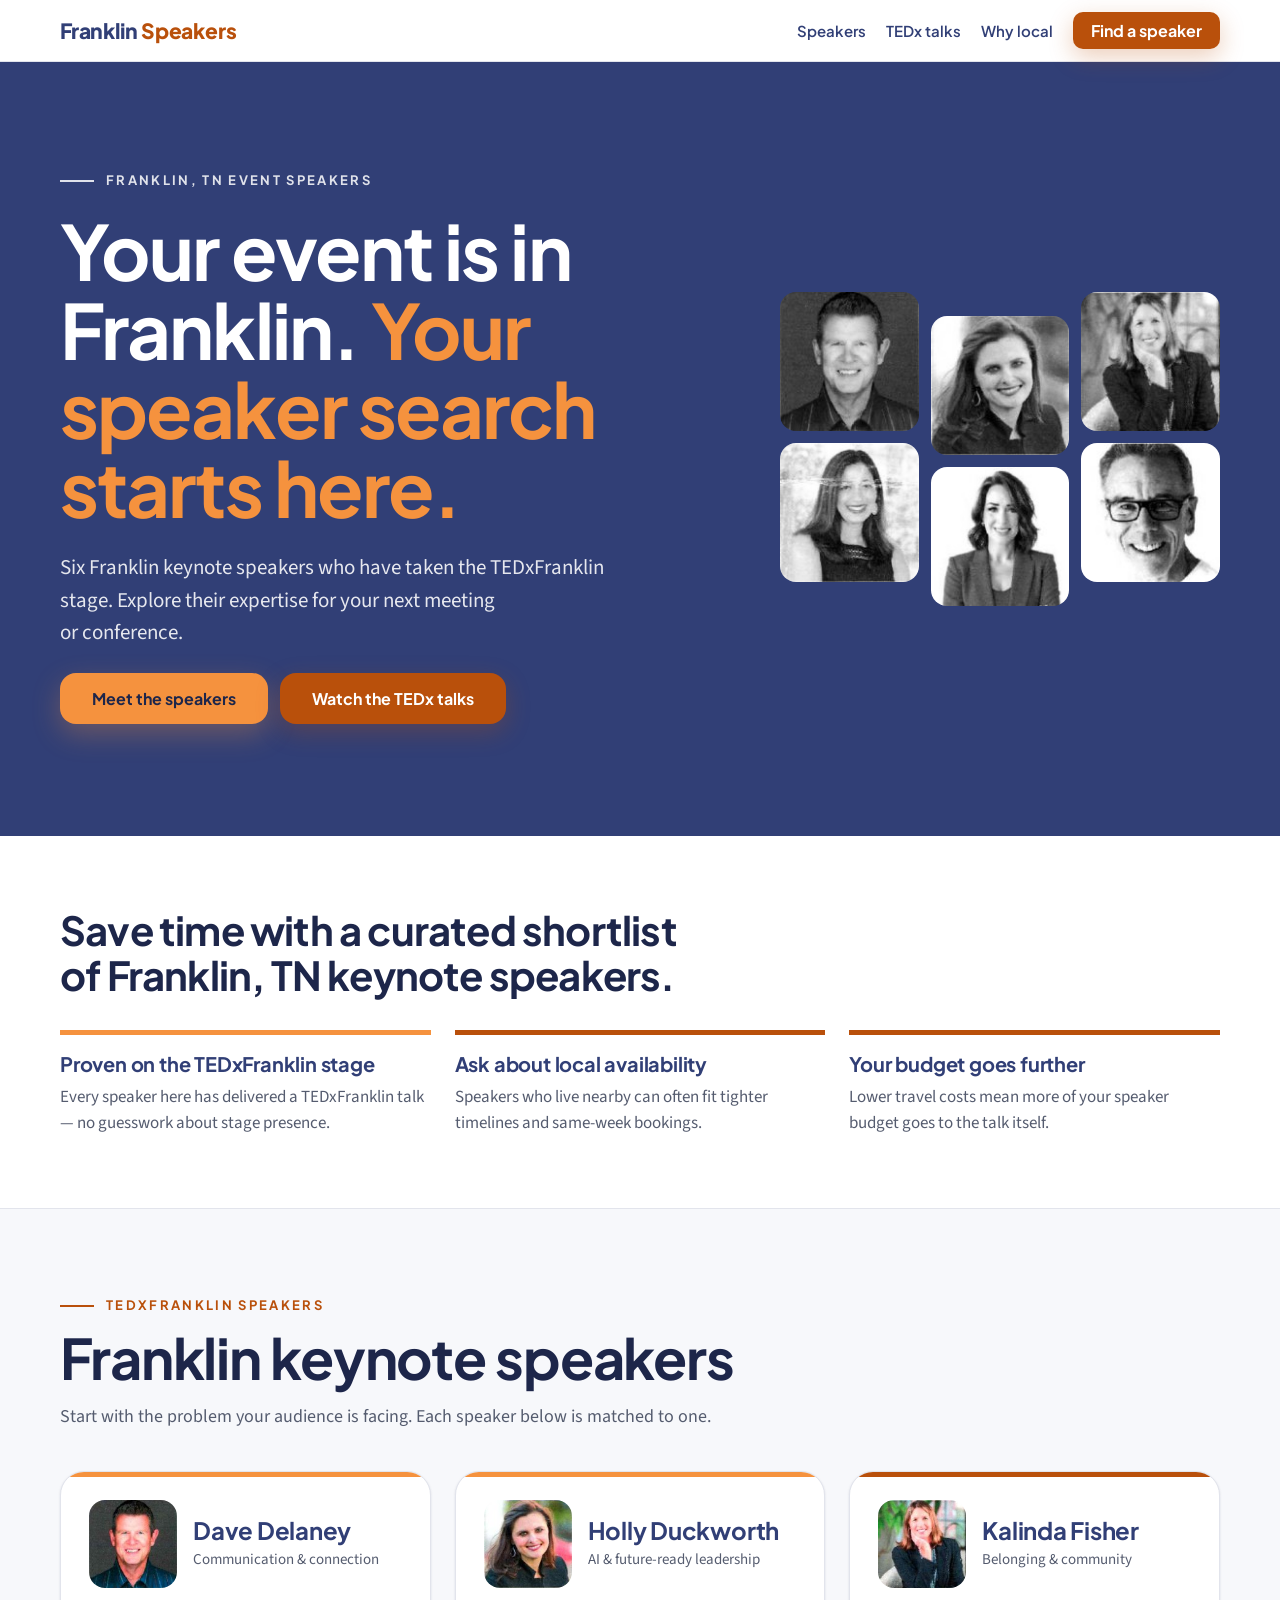
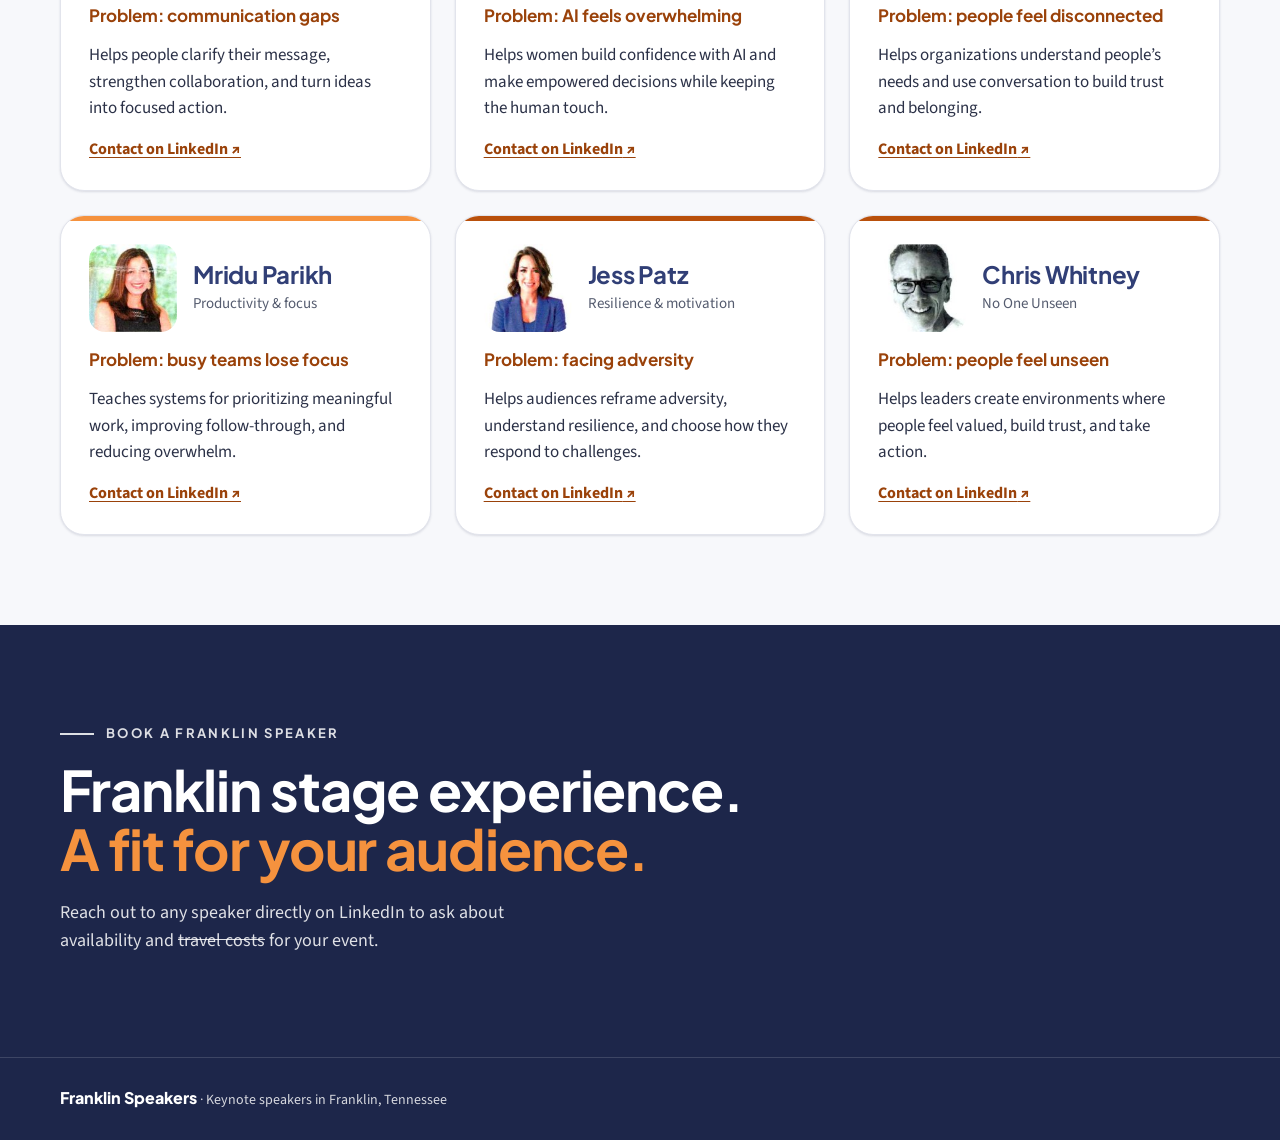
==== index.html @ e18d0127 "Add files via upload" ====
<!DOCTYPE html>
<html lang="en">
<head>
<meta charset="utf-8">
<meta name="viewport" content="width=device-width, initial-scale=1">
<title>Franklin Keynote Speakers | TEDxFranklin Speakers in Franklin, TN</title>
<meta name="description" content="Find Franklin, TN keynote speakers who have taken the TEDxFranklin stage. Six local speakers on communication, leadership, AI, belonging, productivity and resilience. Ask about local availability.">
<link rel="canonical" href="https://franklinspeakers.com/">
<meta name="robots" content="index, follow">
<meta property="og:type" content="website">
<meta property="og:site_name" content="Franklin Speakers">
<meta property="og:title" content="Franklin Keynote Speakers | TEDxFranklin Speakers">
<meta property="og:description" content="Your event is in Franklin. Your speaker search starts here. Six TEDxFranklin speakers, one curated shortlist.">
<meta property="og:url" content="https://franklinspeakers.com/">
<meta property="og:image" content="https://franklinspeakers.com/assets/speakers/dave-delaney.jpg">
<meta name="twitter:card" content="summary">
<meta name="theme-color" content="#313f76">
<link rel="icon" href="favicon.svg" type="image/svg+xml">
<link rel="preconnect" href="https://fonts.googleapis.com">
<link rel="preconnect" href="https://fonts.gstatic.com" crossorigin>
<link rel="stylesheet" href="https://fonts.googleapis.com/css2?family=Plus+Jakarta+Sans:wght@600;700;800&family=Source+Sans+3:wght@400;600;700&display=swap">
<link rel="stylesheet" href="styles.css">
<script type="application/ld+json">{"@context":"https://schema.org","@graph":[{"@type":"Organization","@id":"https://franklinspeakers.com/#org","name":"Franklin Speakers","url":"https://franklinspeakers.com/","description":"A curated shortlist of Franklin, TN keynote speakers who have taken the TEDxFranklin stage.","areaServed":{"@type":"City","name":"Franklin","containedInPlace":{"@type":"State","name":"Tennessee"}}},{"@type":"ItemList","name":"Franklin TN keynote speakers","itemListElement":[{"@type":"ListItem","position":1,"item":{"@type":"Person","name":"Dave Delaney","jobTitle":"Keynote speaker","knowsAbout":"Communication and connection","homeLocation":"Franklin, TN","sameAs":"https://www.linkedin.com/in/davedelaney/","image":"https://franklinspeakers.com/assets/speakers/dave-delaney.jpg"}},{"@type":"ListItem","position":2,"item":{"@type":"Person","name":"Holly Duckworth","jobTitle":"Keynote speaker","knowsAbout":"AI and future-ready leadership","homeLocation":"Franklin, TN","sameAs":"https://www.linkedin.com/in/hduckworth/","image":"https://franklinspeakers.com/assets/speakers/holly-duckworth.jpg"}},{"@type":"ListItem","position":3,"item":{"@type":"Person","name":"Kalinda Fisher","jobTitle":"Keynote speaker","knowsAbout":"Belonging and community","homeLocation":"Franklin, TN","sameAs":"https://www.linkedin.com/in/kalindafisher/","image":"https://franklinspeakers.com/assets/speakers/kalinda-fisher.jpg"}},{"@type":"ListItem","position":4,"item":{"@type":"Person","name":"Mridu Parikh","jobTitle":"Keynote speaker","knowsAbout":"Productivity and focus","homeLocation":"Franklin, TN","sameAs":"https://www.linkedin.com/in/mridu-parikh/","image":"https://franklinspeakers.com/assets/speakers/mridu-parikh.jpg"}},{"@type":"ListItem","position":5,"item":{"@type":"Person","name":"Jess Patz","jobTitle":"Keynote speaker","knowsAbout":"Resilience and motivation","homeLocation":"Franklin, TN","sameAs":"https://www.linkedin.com/in/jess-patz/","image":"https://franklinspeakers.com/assets/speakers/jess-patz.jpg"}},{"@type":"ListItem","position":6,"item":{"@type":"Person","name":"Chris Whitney","jobTitle":"Keynote speaker","knowsAbout":"No One Unseen","homeLocation":"Franklin, TN","sameAs":"https://www.linkedin.com/in/chris-whitney-88919b12/","image":"https://franklinspeakers.com/assets/speakers/chris-whitney.jpg"}}]}]}</script>
</head>
<body>
<a class="skip" href="#speakers">Skip to speakers</a>
<header class="site-header">
  <nav class="wrap nav" aria-label="Main">
    <a href="#top" class="logo">Franklin <span>Speakers</span></a>
    <div class="nav-links">
      <a href="#speakers">Speakers</a>
      <a href="talks.html">TEDx talks</a>
      <a href="#why-local">Why local</a>
      <a href="#speakers" class="btn btn-primary btn-sm">Find a speaker</a>
    </div>
  </nav>
</header>

<main id="top">
  <section class="hero" aria-labelledby="hero-title">
    <div class="wrap hero-inner">
      <div class="hero-copy">
        <span class="eyebrow eyebrow-light">Franklin, TN event speakers</span>
        <h1 id="hero-title">Your event is in Franklin. <span>Your speaker search starts here.</span></h1>
        <p class="lead">Six Franklin keynote speakers who have taken the TEDxFranklin stage. Explore their expertise for your next meeting or conference.</p>
        <div class="actions">
          <a href="#speakers" class="btn btn-warm btn-lg">Meet the speakers</a>
          <a href="talks.html" class="btn btn-primary btn-lg">Watch the TEDx talks</a>
        </div>
      </div>
      <div class="mosaic" aria-hidden="true">
          <img src="assets/speakers/dave-delaney.jpg" alt="" width="143" height="143" fetchpriority="high">
          <img src="assets/speakers/holly-duckworth.jpg" alt="" width="143" height="143" class="shift" fetchpriority="high">
          <img src="assets/speakers/kalinda-fisher.jpg" alt="" width="143" height="143" fetchpriority="high">
          <img src="assets/speakers/mridu-parikh.jpg" alt="" width="143" height="143">
          <img src="assets/speakers/jess-patz.jpg" alt="" width="143" height="143" class="shift">
          <img src="assets/speakers/chris-whitney.jpg" alt="" width="143" height="143">
      </div>
    </div>
  </section>

  <section id="why-local" class="why" aria-labelledby="why-title">
    <div class="wrap why-inner">
      <h2 id="why-title">Save time with a curated shortlist of Franklin, TN keynote speakers.</h2>
      <div class="why-grid">
        <div class="why-item accent-bright">
          <h3>Proven on the TEDxFranklin stage</h3>
          <p>Every speaker here has delivered a TEDxFranklin talk — no guesswork about stage presence.</p>
        </div>
        <div class="why-item">
          <h3>Ask about local availability</h3>
          <p>Speakers who live nearby can often fit tighter timelines and same-week bookings.</p>
        </div>
        <div class="why-item">
          <h3>Your budget goes further</h3>
          <p>Lower travel costs mean more of your speaker budget goes to the talk itself.</p>
        </div>
      </div>
    </div>
  </section>

  <section id="speakers" class="speakers" aria-labelledby="speakers-title">
    <div class="wrap speakers-inner">
      <div class="section-head">
        <span class="eyebrow">TEDxFranklin speakers</span>
        <h2 id="speakers-title">Franklin keynote speakers</h2>
        <p>Start with the problem your audience is facing. Each speaker below is matched to one.</p>
      </div>
      <ul class="speaker-grid" role="list">
        <li>
          <article class="card accent-warm">
            <div class="card-head">
              <img src="assets/speakers/dave-delaney.jpg" alt="Dave Delaney, Franklin TN keynote speaker" width="143" height="143" loading="lazy" decoding="async">
              <div>
                <h3>Dave Delaney</h3>
                <p class="topic">Communication &amp; connection</p>
              </div>
            </div>
            <p class="problem">Problem: communication gaps</p>
            <p class="desc">Helps people clarify their message, strengthen collaboration, and turn ideas into focused action.</p>
            <a class="card-link" href="https://www.linkedin.com/in/davedelaney/" target="_blank" rel="noopener" aria-label="Contact Dave Delaney on LinkedIn">Contact on LinkedIn<span aria-hidden="true"> ↗</span></a>
          </article>
        </li>
        <li>
          <article class="card accent-warm">
            <div class="card-head">
              <img src="assets/speakers/holly-duckworth.jpg" alt="Holly Duckworth, Franklin TN keynote speaker" width="143" height="143" loading="lazy" decoding="async">
              <div>
                <h3>Holly Duckworth</h3>
                <p class="topic">AI &amp; future-ready leadership</p>
              </div>
            </div>
            <p class="problem">Problem: AI feels overwhelming</p>
            <p class="desc">Helps women build confidence with AI and make empowered decisions while keeping the human touch.</p>
            <a class="card-link" href="https://www.linkedin.com/in/hduckworth/" target="_blank" rel="noopener" aria-label="Contact Holly Duckworth on LinkedIn">Contact on LinkedIn<span aria-hidden="true"> ↗</span></a>
          </article>
        </li>
        <li>
          <article class="card accent-deep">
            <div class="card-head">
              <img src="assets/speakers/kalinda-fisher.jpg" alt="Kalinda Fisher, Franklin TN keynote speaker" width="143" height="143" loading="lazy" decoding="async">
              <div>
                <h3>Kalinda Fisher</h3>
                <p class="topic">Belonging &amp; community</p>
              </div>
            </div>
            <p class="problem">Problem: people feel disconnected</p>
            <p class="desc">Helps organizations understand people’s needs and use conversation to build trust and belonging.</p>
            <a class="card-link" href="https://www.linkedin.com/in/kalindafisher/" target="_blank" rel="noopener" aria-label="Contact Kalinda Fisher on LinkedIn">Contact on LinkedIn<span aria-hidden="true"> ↗</span></a>
          </article>
        </li>
        <li>
          <article class="card accent-warm">
            <div class="card-head">
              <img src="assets/speakers/mridu-parikh.jpg" alt="Mridu Parikh, Franklin TN keynote speaker" width="143" height="143" loading="lazy" decoding="async">
              <div>
                <h3>Mridu Parikh</h3>
                <p class="topic">Productivity &amp; focus</p>
              </div>
            </div>
            <p class="problem">Problem: busy teams lose focus</p>
            <p class="desc">Teaches systems for prioritizing meaningful work, improving follow-through, and reducing overwhelm.</p>
            <a class="card-link" href="https://www.linkedin.com/in/mridu-parikh/" target="_blank" rel="noopener" aria-label="Contact Mridu Parikh on LinkedIn">Contact on LinkedIn<span aria-hidden="true"> ↗</span></a>
          </article>
        </li>
        <li>
          <article class="card accent-deep">
            <div class="card-head">
              <img src="assets/speakers/jess-patz.jpg" alt="Jess Patz, Franklin TN keynote speaker" width="143" height="143" loading="lazy" decoding="async">
              <div>
                <h3>Jess Patz</h3>
                <p class="topic">Resilience &amp; motivation</p>
              </div>
            </div>
            <p class="problem">Problem: facing adversity</p>
            <p class="desc">Helps audiences reframe adversity, understand resilience, and choose how they respond to challenges.</p>
            <a class="card-link" href="https://www.linkedin.com/in/jess-patz/" target="_blank" rel="noopener" aria-label="Contact Jess Patz on LinkedIn">Contact on LinkedIn<span aria-hidden="true"> ↗</span></a>
          </article>
        </li>
        <li>
          <article class="card accent-deep">
            <div class="card-head">
              <img src="assets/speakers/chris-whitney.jpg" alt="Chris Whitney, Franklin TN keynote speaker" width="143" height="143" loading="lazy" decoding="async">
              <div>
                <h3>Chris Whitney</h3>
                <p class="topic">No One Unseen</p>
              </div>
            </div>
            <p class="problem">Problem: people feel unseen</p>
            <p class="desc">Helps leaders create environments where people feel valued, build trust, and take action.</p>
            <a class="card-link" href="https://www.linkedin.com/in/chris-whitney-88919b12/" target="_blank" rel="noopener" aria-label="Contact Chris Whitney on LinkedIn">Contact on LinkedIn<span aria-hidden="true"> ↗</span></a>
          </article>
        </li>
      </ul>
    </div>
  </section>

  <section id="book" class="book" aria-labelledby="book-title">
    <div class="wrap book-inner">
      <span class="eyebrow eyebrow-light">Book a Franklin speaker</span>
      <h2 id="book-title">Franklin stage experience. <span>A fit for your audience.</span></h2>
      <p>Reach out to any speaker directly on LinkedIn to ask about availability and <s>travel costs</s> for your event.</p>
    </div>
  </section>
</main>

<footer class="site-footer">
  <div class="wrap">
    <p><strong>Franklin Speakers</strong> · Keynote speakers in Franklin, Tennessee</p>
  </div>
</footer>
</body>
</html>
---- styles.css ----
/* Franklin Speakers — mobile-first styles */
:root{
  --navy-700:#313f76;--navy-900:#1d264a;
  --orange-400:#f5923e;--orange-500:#ee7d2a;--orange-600:#b9500b;--orange-700:#9a420a;
  --ink:#2b3147;--gray-700:#555c6f;--gray-200:#e2e4ec;--gray-50:#f7f8fb;
  --font-head:"Plus Jakarta Sans",system-ui,-apple-system,"Segoe UI",sans-serif;
  --font-body:"Source Sans 3",system-ui,-apple-system,"Segoe UI",sans-serif;
  --shadow-sm:0 1px 3px rgba(29,38,74,.08),0 1px 2px rgba(29,38,74,.06);
  --shadow-lg:0 14px 34px rgba(29,38,74,.16);
  --ease:cubic-bezier(.22,1,.36,1);
}
*,*::before,*::after{box-sizing:border-box}
html{scroll-behavior:smooth;-webkit-text-size-adjust:100%}
body{margin:0;background:var(--gray-50);color:var(--ink);font-family:var(--font-body);font-size:17px;line-height:1.55;-webkit-font-smoothing:antialiased}
h1,h2,h3,p{margin:0}
h1,h2,h3{font-family:var(--font-head);font-weight:700;color:var(--navy-900)}
img{max-width:100%;display:block}
a{color:var(--orange-700);text-underline-offset:3px}
a:hover{color:var(--navy-700)}
:focus-visible{outline:3px solid var(--orange-500);outline-offset:3px;border-radius:4px}
section[id]{scroll-margin-top:64px}
.wrap{max-width:1200px;margin:0 auto;padding-left:20px;padding-right:20px}
.skip{position:absolute;left:-9999px;top:8px;background:#fff;padding:8px 12px;z-index:20}
.skip:focus{left:8px}

/* Header */
.site-header{position:sticky;top:0;z-index:10;background:rgba(255,255,255,.96);border-bottom:1px solid var(--gray-200)}
.nav{display:flex;align-items:center;justify-content:space-between;flex-wrap:wrap;gap:12px 16px;padding-top:12px;padding-bottom:12px}
.logo{font-family:var(--font-head);font-weight:800;font-size:21px;line-height:1;letter-spacing:-.01em;color:var(--navy-700);text-decoration:none}
.logo span{color:var(--orange-600)}
.nav-links{display:flex;align-items:center;gap:20px;flex-wrap:wrap}
.nav-links a:not(.btn){font-family:var(--font-head);font-weight:600;font-size:15px;color:var(--navy-700);text-decoration:none}
.nav-links a:not(.btn):hover{color:var(--orange-600)}

/* Buttons */
.btn{display:inline-flex;align-items:center;justify-content:center;font-family:var(--font-head);font-weight:700;font-size:16px;line-height:1.2;text-decoration:none;border-radius:10px;transition:transform .14s var(--ease),background .24s var(--ease),box-shadow .24s var(--ease)}
.btn:active{transform:scale(.97)}
.btn-sm{padding:9px 18px}
.btn-lg{padding:16px 32px;border-radius:16px}
.btn-primary{background:var(--orange-600);color:#fff;box-shadow:0 8px 24px rgba(185,80,11,.28)}
.btn-primary:hover{background:var(--orange-700);color:#fff;transform:translateY(-1px)}
.btn-warm{background:var(--orange-400);color:var(--navy-900);box-shadow:0 10px 28px rgba(245,146,62,.3)}
.btn-warm:hover{background:var(--orange-500);color:var(--navy-900);transform:translateY(-1px)}

/* Eyebrow */
.eyebrow{display:inline-flex;align-items:center;gap:12px;font-family:var(--font-head);font-weight:700;font-size:13px;letter-spacing:.18em;text-transform:uppercase;color:var(--orange-600);line-height:1}
.eyebrow::before{content:"";width:34px;height:2px;background:currentColor}
.eyebrow-light{color:rgba(255,255,255,.85)}

/* Hero */
.hero{background:var(--navy-700);color:#fff}
.hero-inner{display:flex;flex-wrap:wrap;align-items:center;gap:clamp(32px,6vw,72px);padding-top:clamp(48px,9vw,112px);padding-bottom:clamp(48px,9vw,112px)}
.hero-copy{flex:1 1 340px;min-width:0;display:flex;flex-direction:column;gap:24px}
.hero h1{font-size:clamp(40px,6.5vw,76px);line-height:1.04;letter-spacing:-.025em;color:#fff;text-wrap:balance}
.hero h1 span,.book h2 span{color:var(--orange-400)}
.lead{font-size:clamp(18px,2.2vw,21px);max-width:560px;color:rgba(255,255,255,.88);text-wrap:pretty}
.actions{display:flex;flex-wrap:wrap;gap:12px}
.mosaic{flex:1 1 300px;max-width:440px;display:grid;grid-template-columns:repeat(3,minmax(0,1fr));gap:12px;padding-bottom:24px}
.mosaic img{width:100%;height:auto;aspect-ratio:1;object-fit:cover;border-radius:16px;filter:grayscale(1)}
.mosaic .shift{transform:translateY(24px)}

/* Why local */
.why{background:#fff;border-bottom:1px solid var(--gray-200)}
.why-inner{display:flex;flex-direction:column;gap:32px;padding-top:clamp(40px,6vw,72px);padding-bottom:clamp(40px,6vw,72px)}
.why h2{font-size:clamp(28px,3.6vw,40px);line-height:1.12;letter-spacing:-.02em;max-width:760px;text-wrap:balance}
.why-grid{display:grid;grid-template-columns:repeat(auto-fit,minmax(min(100%,240px),1fr));gap:24px}
.why-item{display:flex;flex-direction:column;gap:8px;border-top:5px solid var(--orange-600);padding-top:16px}
.why-item.accent-bright{border-top-color:var(--orange-400)}
.why-item h3{font-size:20px;line-height:1.25;letter-spacing:-.01em;color:var(--navy-700)}
.why-item p{color:var(--gray-700)}

/* Speakers */
.speakers-inner{display:flex;flex-direction:column;gap:40px;padding-top:clamp(48px,7vw,96px);padding-bottom:clamp(48px,7vw,96px)}
.section-head{display:flex;flex-direction:column;gap:16px;max-width:720px}
.section-head h2{font-size:clamp(34px,5vw,56px);line-height:1.06;letter-spacing:-.02em}
.section-head p{font-size:18px;color:var(--gray-700);text-wrap:pretty}
.speaker-grid{list-style:none;margin:0;padding:0;display:grid;grid-template-columns:repeat(auto-fill,minmax(min(100%,320px),1fr));gap:24px}
.speaker-grid li{display:flex}
.card{position:relative;width:100%;display:flex;flex-direction:column;gap:16px;background:#fff;border:1px solid var(--gray-200);border-radius:24px;padding:28px;box-shadow:var(--shadow-sm);overflow:hidden;transition:transform .24s var(--ease),box-shadow .24s var(--ease)}
.card::before{content:"";position:absolute;left:0;right:0;top:0;height:5px;background:var(--orange-600)}
.card.accent-warm::before{background:var(--orange-400)}
.card:hover{transform:translateY(-3px);box-shadow:var(--shadow-lg)}
.card-head{display:flex;align-items:center;gap:16px}
.card-head img{width:88px;height:88px;object-fit:cover;border-radius:16px;flex:none}
.card-head div{display:flex;flex-direction:column;gap:4px;min-width:0}
.card h3{font-size:24px;line-height:1.15;letter-spacing:-.01em;color:var(--navy-700)}
.topic{font-size:15px;color:var(--gray-700)}
.problem{font-family:var(--font-head);font-weight:700;font-size:17px;line-height:1.3;color:var(--orange-700)}
.desc{flex:1}
.card-link{font-weight:700;font-size:16px}

/* Book */
.book{background:var(--navy-900);color:#fff}
.book-inner{display:flex;flex-direction:column;gap:20px;padding-top:clamp(56px,8vw,104px);padding-bottom:clamp(56px,8vw,104px)}
.book h2{font-size:clamp(34px,5vw,56px);line-height:1.06;letter-spacing:-.02em;color:#fff;max-width:760px;text-wrap:balance}
.book p{font-size:18px;color:rgba(255,255,255,.86);max-width:480px;text-wrap:pretty}

/* Footer */
.site-footer{background:var(--navy-900);border-top:1px solid rgba(255,255,255,.14);color:rgba(255,255,255,.82);font-size:14px}
.site-footer .wrap{padding-top:28px;padding-bottom:28px}
.site-footer strong{font-family:var(--font-head);font-weight:800;font-size:16px;color:#fff}

/* Talks page */
.nav-links a[aria-current="page"]{color:var(--orange-600)}
.page-hero{background:var(--navy-700);color:#fff}
.page-hero-inner{display:flex;flex-direction:column;gap:20px;padding-top:clamp(48px,8vw,96px);padding-bottom:clamp(48px,8vw,96px)}
.page-hero h1{font-size:clamp(38px,6vw,68px);line-height:1.04;letter-spacing:-.025em;color:#fff;max-width:820px;text-wrap:balance}
.page-hero h1 span{color:var(--orange-400)}
.talks-inner{display:flex;flex-direction:column;gap:clamp(40px,6vw,72px);padding-top:clamp(48px,7vw,96px);padding-bottom:clamp(48px,7vw,96px)}
.talk{display:grid;grid-template-columns:minmax(0,1fr);gap:20px;scroll-margin-top:72px}
.talk-video{position:relative;aspect-ratio:16/9;border-radius:20px;overflow:hidden;background:var(--navy-900);box-shadow:var(--shadow-lg)}
.talk-video iframe,.yt{position:absolute;inset:0;width:100%;height:100%;border:0;padding:0;margin:0;background:var(--navy-900);cursor:pointer}
.yt img{width:100%;height:100%;object-fit:cover}
.yt-play{position:absolute;left:50%;top:50%;width:76px;height:76px;margin:-38px 0 0 -38px;border-radius:50%;background:var(--orange-600);box-shadow:0 8px 24px rgba(0,0,0,.3);transition:transform .2s var(--ease),background .2s var(--ease)}
.yt-play::after{content:"";position:absolute;left:31px;top:24px;border-style:solid;border-width:14px 0 14px 22px;border-color:transparent transparent transparent #fff}
.yt:hover .yt-play{transform:scale(1.06);background:var(--orange-700)}
.yt-empty{display:flex;flex-direction:column;align-items:center;justify-content:center;gap:16px;text-decoration:none;color:#fff;font-family:var(--font-head);font-weight:700;font-size:16px;text-align:center;padding:20px}
.yt-empty img{width:96px;height:96px;border-radius:16px;filter:grayscale(1)}
.yt-empty:hover{color:var(--orange-400)}
.talk-body{display:flex;flex-direction:column;align-items:flex-start;gap:12px}
.talk-speaker{font-family:var(--font-head);font-weight:700;font-size:14px;letter-spacing:.14em;text-transform:uppercase;color:var(--orange-600)}
.talk h2{font-size:clamp(24px,3vw,32px);line-height:1.15;letter-spacing:-.015em;text-wrap:balance}
.talk-cta{margin-top:8px}
@media (min-width:900px){.talk{grid-template-columns:minmax(0,1.35fr) minmax(0,1fr);align-items:center;gap:48px}}

@media (prefers-reduced-motion:reduce){html{scroll-behavior:auto}*{transition:none!important}}
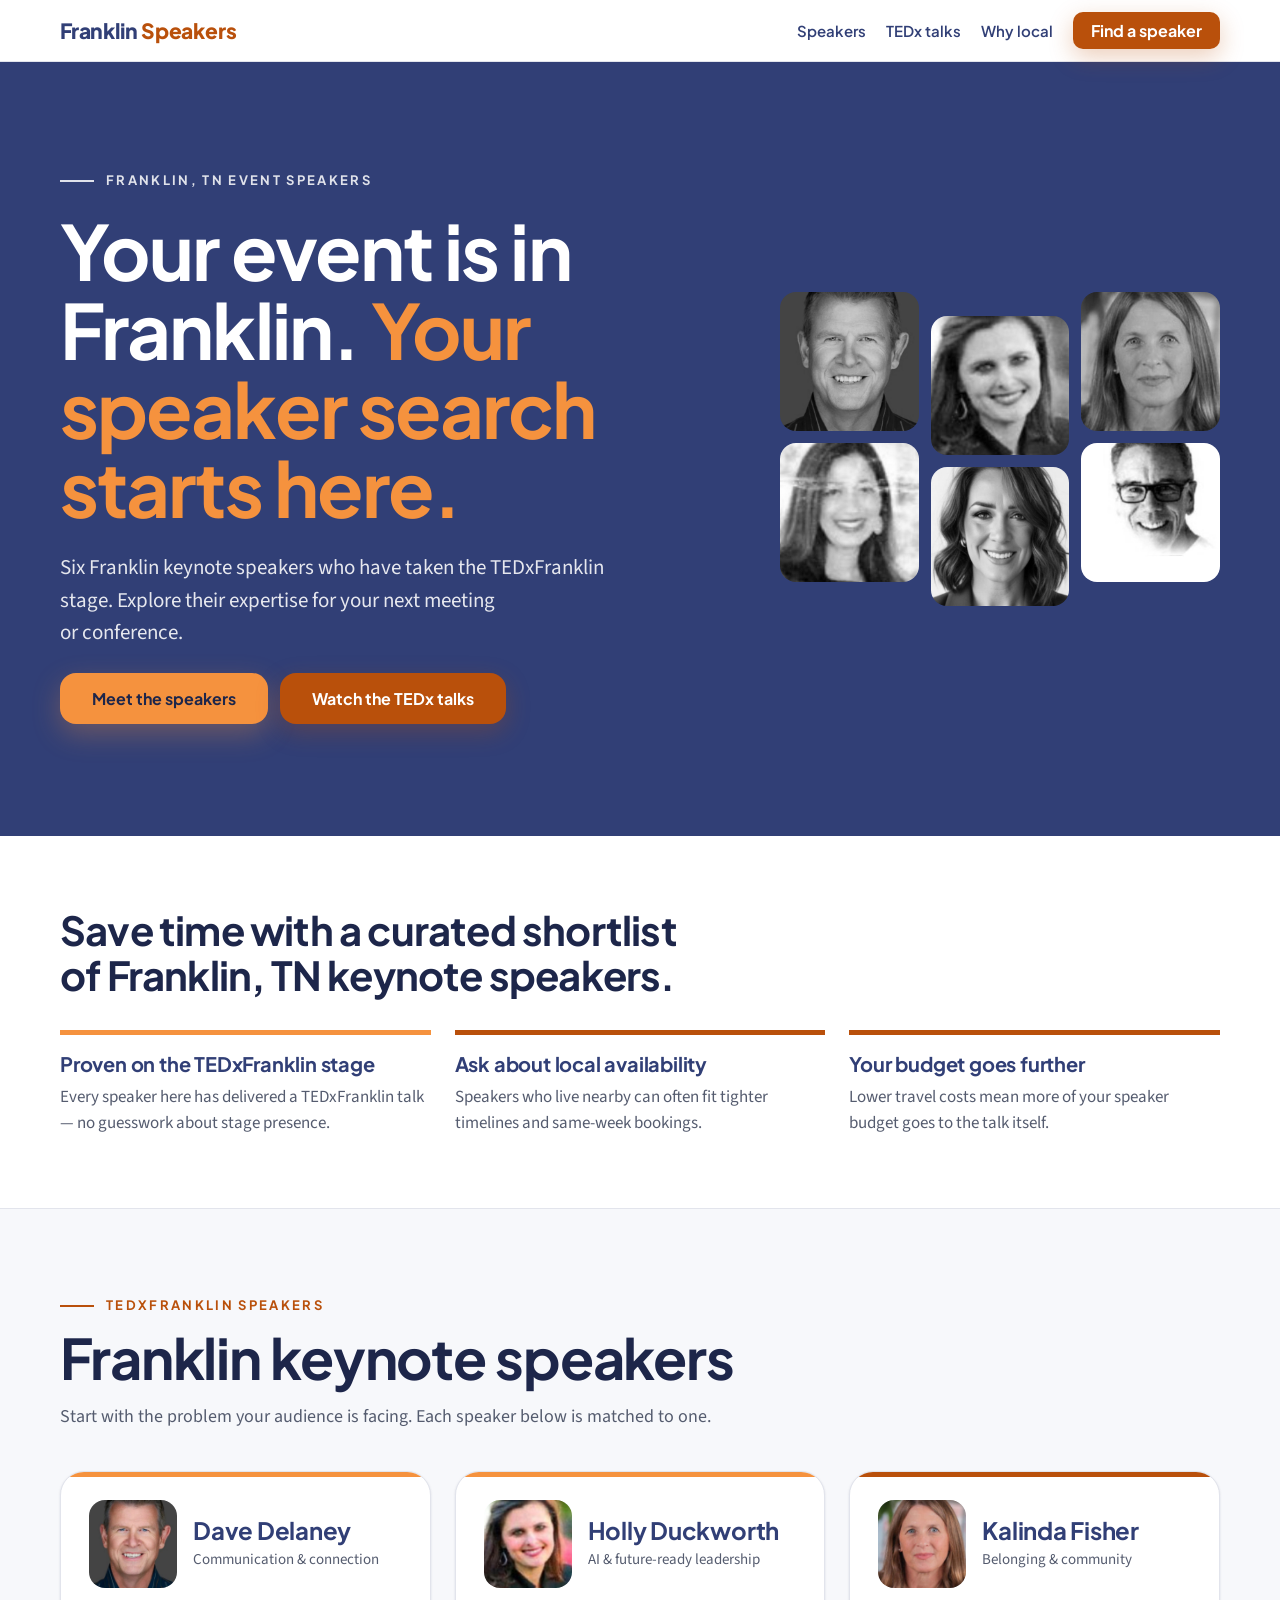
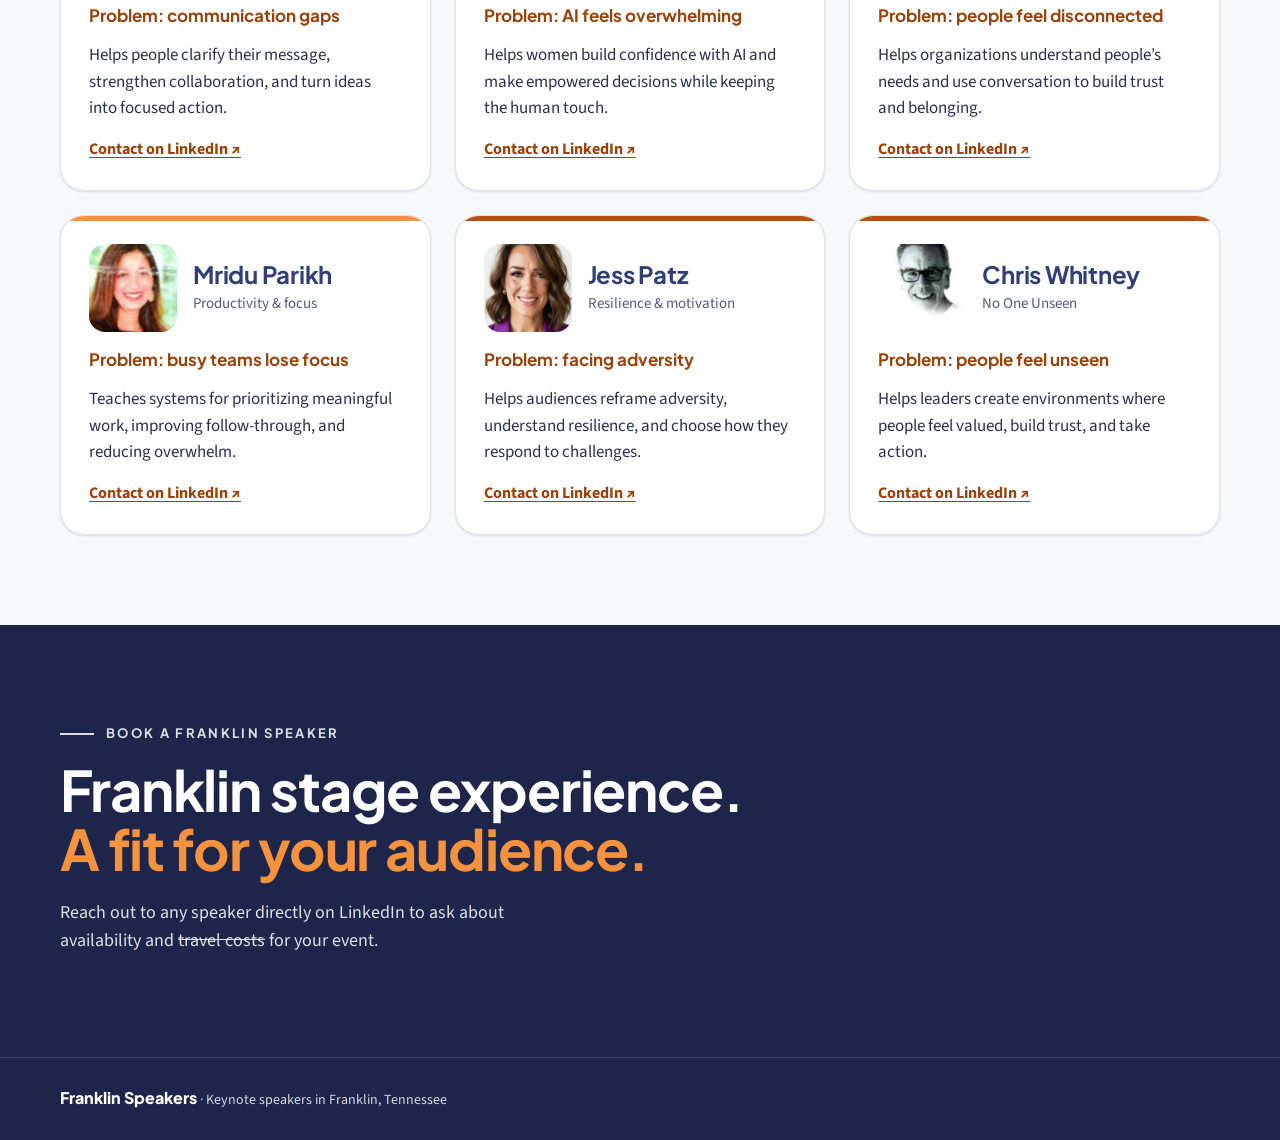
==== commit 771617f8: "Add files via upload" ====
--- a/index.html
+++ b/index.html
@@ -12,7 +12,7 @@
 <meta property="og:title" content="Franklin Keynote Speakers | TEDxFranklin Speakers">
 <meta property="og:description" content="Your event is in Franklin. Your speaker search starts here. Six TEDxFranklin speakers, one curated shortlist.">
 <meta property="og:url" content="https://franklinspeakers.com/">
-<meta property="og:image" content="https://franklinspeakers.com/assets/speakers/dave-delaney.jpg">
+<meta property="og:image" content="https://franklinspeakers.com/assets/speakers/dave-delaney.jpg?v=5">
 <meta name="twitter:card" content="summary">
 <meta name="theme-color" content="#313f76">
 <link rel="icon" href="favicon.svg" type="image/svg+xml">
@@ -20,7 +20,7 @@
 <link rel="preconnect" href="https://fonts.gstatic.com" crossorigin>
 <link rel="stylesheet" href="https://fonts.googleapis.com/css2?family=Plus+Jakarta+Sans:wght@600;700;800&family=Source+Sans+3:wght@400;600;700&display=swap">
 <link rel="stylesheet" href="styles.css">
-<script type="application/ld+json">{"@context":"https://schema.org","@graph":[{"@type":"Organization","@id":"https://franklinspeakers.com/#org","name":"Franklin Speakers","url":"https://franklinspeakers.com/","description":"A curated shortlist of Franklin, TN keynote speakers who have taken the TEDxFranklin stage.","areaServed":{"@type":"City","name":"Franklin","containedInPlace":{"@type":"State","name":"Tennessee"}}},{"@type":"ItemList","name":"Franklin TN keynote speakers","itemListElement":[{"@type":"ListItem","position":1,"item":{"@type":"Person","name":"Dave Delaney","jobTitle":"Keynote speaker","knowsAbout":"Communication and connection","homeLocation":"Franklin, TN","sameAs":"https://www.linkedin.com/in/davedelaney/","image":"https://franklinspeakers.com/assets/speakers/dave-delaney.jpg"}},{"@type":"ListItem","position":2,"item":{"@type":"Person","name":"Holly Duckworth","jobTitle":"Keynote speaker","knowsAbout":"AI and future-ready leadership","homeLocation":"Franklin, TN","sameAs":"https://www.linkedin.com/in/hduckworth/","image":"https://franklinspeakers.com/assets/speakers/holly-duckworth.jpg"}},{"@type":"ListItem","position":3,"item":{"@type":"Person","name":"Kalinda Fisher","jobTitle":"Keynote speaker","knowsAbout":"Belonging and community","homeLocation":"Franklin, TN","sameAs":"https://www.linkedin.com/in/kalindafisher/","image":"https://franklinspeakers.com/assets/speakers/kalinda-fisher.jpg"}},{"@type":"ListItem","position":4,"item":{"@type":"Person","name":"Mridu Parikh","jobTitle":"Keynote speaker","knowsAbout":"Productivity and focus","homeLocation":"Franklin, TN","sameAs":"https://www.linkedin.com/in/mridu-parikh/","image":"https://franklinspeakers.com/assets/speakers/mridu-parikh.jpg"}},{"@type":"ListItem","position":5,"item":{"@type":"Person","name":"Jess Patz","jobTitle":"Keynote speaker","knowsAbout":"Resilience and motivation","homeLocation":"Franklin, TN","sameAs":"https://www.linkedin.com/in/jess-patz/","image":"https://franklinspeakers.com/assets/speakers/jess-patz.jpg"}},{"@type":"ListItem","position":6,"item":{"@type":"Person","name":"Chris Whitney","jobTitle":"Keynote speaker","knowsAbout":"No One Unseen","homeLocation":"Franklin, TN","sameAs":"https://www.linkedin.com/in/chris-whitney-88919b12/","image":"https://franklinspeakers.com/assets/speakers/chris-whitney.jpg"}}]}]}</script>
+<script type="application/ld+json">{"@context":"https://schema.org","@graph":[{"@type":"Organization","@id":"https://franklinspeakers.com/#org","name":"Franklin Speakers","url":"https://franklinspeakers.com/","description":"A curated shortlist of Franklin, TN keynote speakers who have taken the TEDxFranklin stage.","areaServed":{"@type":"City","name":"Franklin","containedInPlace":{"@type":"State","name":"Tennessee"}}},{"@type":"ItemList","name":"Franklin TN keynote speakers","itemListElement":[{"@type":"ListItem","position":1,"item":{"@type":"Person","name":"Dave Delaney","jobTitle":"Keynote speaker","knowsAbout":"Communication and connection","homeLocation":"Franklin, TN","sameAs":"https://www.linkedin.com/in/davedelaney/","image":"https://franklinspeakers.com/assets/speakers/dave-delaney.jpg?v=5"}},{"@type":"ListItem","position":2,"item":{"@type":"Person","name":"Holly Duckworth","jobTitle":"Keynote speaker","knowsAbout":"AI and future-ready leadership","homeLocation":"Franklin, TN","sameAs":"https://www.linkedin.com/in/hduckworth/","image":"https://franklinspeakers.com/assets/speakers/holly-duckworth.jpg?v=5"}},{"@type":"ListItem","position":3,"item":{"@type":"Person","name":"Kalinda Fisher","jobTitle":"Keynote speaker","knowsAbout":"Belonging and community","homeLocation":"Franklin, TN","sameAs":"https://www.linkedin.com/in/kalindafisher/","image":"https://franklinspeakers.com/assets/speakers/kalinda-fisher.jpg?v=5"}},{"@type":"ListItem","position":4,"item":{"@type":"Person","name":"Mridu Parikh","jobTitle":"Keynote speaker","knowsAbout":"Productivity and focus","homeLocation":"Franklin, TN","sameAs":"https://www.linkedin.com/in/mridu-parikh/","image":"https://franklinspeakers.com/assets/speakers/mridu-parikh.jpg?v=5"}},{"@type":"ListItem","position":5,"item":{"@type":"Person","name":"Jess Patz","jobTitle":"Keynote speaker","knowsAbout":"Resilience and motivation","homeLocation":"Franklin, TN","sameAs":"https://www.linkedin.com/in/jess-patz/","image":"https://franklinspeakers.com/assets/speakers/jess-patz.jpg?v=5"}},{"@type":"ListItem","position":6,"item":{"@type":"Person","name":"Chris Whitney","jobTitle":"Keynote speaker","knowsAbout":"No One Unseen","homeLocation":"Franklin, TN","sameAs":"https://www.linkedin.com/in/chris-whitney-88919b12/","image":"https://franklinspeakers.com/assets/speakers/chris-whitney.jpg?v=5"}}]}]}</script>
 </head>
 <body>
 <a class="skip" href="#speakers">Skip to speakers</a>
@@ -49,12 +49,12 @@
         </div>
       </div>
       <div class="mosaic" aria-hidden="true">
-          <img src="assets/speakers/dave-delaney.jpg" alt="" width="143" height="143" fetchpriority="high">
-          <img src="assets/speakers/holly-duckworth.jpg" alt="" width="143" height="143" class="shift" fetchpriority="high">
-          <img src="assets/speakers/kalinda-fisher.jpg" alt="" width="143" height="143" fetchpriority="high">
-          <img src="assets/speakers/mridu-parikh.jpg" alt="" width="143" height="143">
-          <img src="assets/speakers/jess-patz.jpg" alt="" width="143" height="143" class="shift">
-          <img src="assets/speakers/chris-whitney.jpg" alt="" width="143" height="143">
+          <img src="assets/speakers/dave-delaney.jpg?v=5" alt="" width="143" height="143" fetchpriority="high">
+          <img src="assets/speakers/holly-duckworth.jpg?v=5" alt="" width="143" height="143" class="shift" fetchpriority="high">
+          <img src="assets/speakers/kalinda-fisher.jpg?v=5" alt="" width="143" height="143" fetchpriority="high">
+          <img src="assets/speakers/mridu-parikh.jpg?v=5" alt="" width="143" height="143">
+          <img src="assets/speakers/jess-patz.jpg?v=5" alt="" width="143" height="143" class="shift">
+          <img src="assets/speakers/chris-whitney.jpg?v=5" alt="" width="143" height="143">
       </div>
     </div>
   </section>
@@ -90,7 +90,7 @@
         <li>
           <article class="card accent-warm">
             <div class="card-head">
-              <img src="assets/speakers/dave-delaney.jpg" alt="Dave Delaney, Franklin TN keynote speaker" width="143" height="143" loading="lazy" decoding="async">
+              <img src="assets/speakers/dave-delaney.jpg?v=5" alt="Dave Delaney, Franklin TN keynote speaker" width="143" height="143" loading="lazy" decoding="async">
               <div>
                 <h3>Dave Delaney</h3>
                 <p class="topic">Communication &amp; connection</p>
@@ -104,7 +104,7 @@
         <li>
           <article class="card accent-warm">
             <div class="card-head">
-              <img src="assets/speakers/holly-duckworth.jpg" alt="Holly Duckworth, Franklin TN keynote speaker" width="143" height="143" loading="lazy" decoding="async">
+              <img src="assets/speakers/holly-duckworth.jpg?v=5" alt="Holly Duckworth, Franklin TN keynote speaker" width="143" height="143" loading="lazy" decoding="async">
               <div>
                 <h3>Holly Duckworth</h3>
                 <p class="topic">AI &amp; future-ready leadership</p>
@@ -118,7 +118,7 @@
         <li>
           <article class="card accent-deep">
             <div class="card-head">
-              <img src="assets/speakers/kalinda-fisher.jpg" alt="Kalinda Fisher, Franklin TN keynote speaker" width="143" height="143" loading="lazy" decoding="async">
+              <img src="assets/speakers/kalinda-fisher.jpg?v=5" alt="Kalinda Fisher, Franklin TN keynote speaker" width="143" height="143" loading="lazy" decoding="async">
               <div>
                 <h3>Kalinda Fisher</h3>
                 <p class="topic">Belonging &amp; community</p>
@@ -132,7 +132,7 @@
         <li>
           <article class="card accent-warm">
             <div class="card-head">
-              <img src="assets/speakers/mridu-parikh.jpg" alt="Mridu Parikh, Franklin TN keynote speaker" width="143" height="143" loading="lazy" decoding="async">
+              <img src="assets/speakers/mridu-parikh.jpg?v=5" alt="Mridu Parikh, Franklin TN keynote speaker" width="143" height="143" loading="lazy" decoding="async">
               <div>
                 <h3>Mridu Parikh</h3>
                 <p class="topic">Productivity &amp; focus</p>
@@ -146,7 +146,7 @@
         <li>
           <article class="card accent-deep">
             <div class="card-head">
-              <img src="assets/speakers/jess-patz.jpg" alt="Jess Patz, Franklin TN keynote speaker" width="143" height="143" loading="lazy" decoding="async">
+              <img src="assets/speakers/jess-patz.jpg?v=5" alt="Jess Patz, Franklin TN keynote speaker" width="143" height="143" loading="lazy" decoding="async">
               <div>
                 <h3>Jess Patz</h3>
                 <p class="topic">Resilience &amp; motivation</p>
@@ -160,7 +160,7 @@
         <li>
           <article class="card accent-deep">
             <div class="card-head">
-              <img src="assets/speakers/chris-whitney.jpg" alt="Chris Whitney, Franklin TN keynote speaker" width="143" height="143" loading="lazy" decoding="async">
+              <img src="assets/speakers/chris-whitney.jpg?v=5" alt="Chris Whitney, Franklin TN keynote speaker" width="143" height="143" loading="lazy" decoding="async">
               <div>
                 <h3>Chris Whitney</h3>
                 <p class="topic">No One Unseen</p>
--- a/styles.css
+++ b/styles.css
@@ -123,4 +123,9 @@
 .talk-cta{margin-top:8px}
 @media (min-width:900px){.talk{grid-template-columns:minmax(0,1.35fr) minmax(0,1fr);align-items:center;gap:48px}}
 
+.site-footer .wrap{display:flex;flex-direction:column;gap:10px}
+.fineprint{font-size:13px;line-height:1.5;color:rgba(255,255,255,.72);max-width:640px}
+.fineprint a{color:#fff}
+.fineprint a:hover{color:var(--orange-400)}
+
 @media (prefers-reduced-motion:reduce){html{scroll-behavior:auto}*{transition:none!important}}
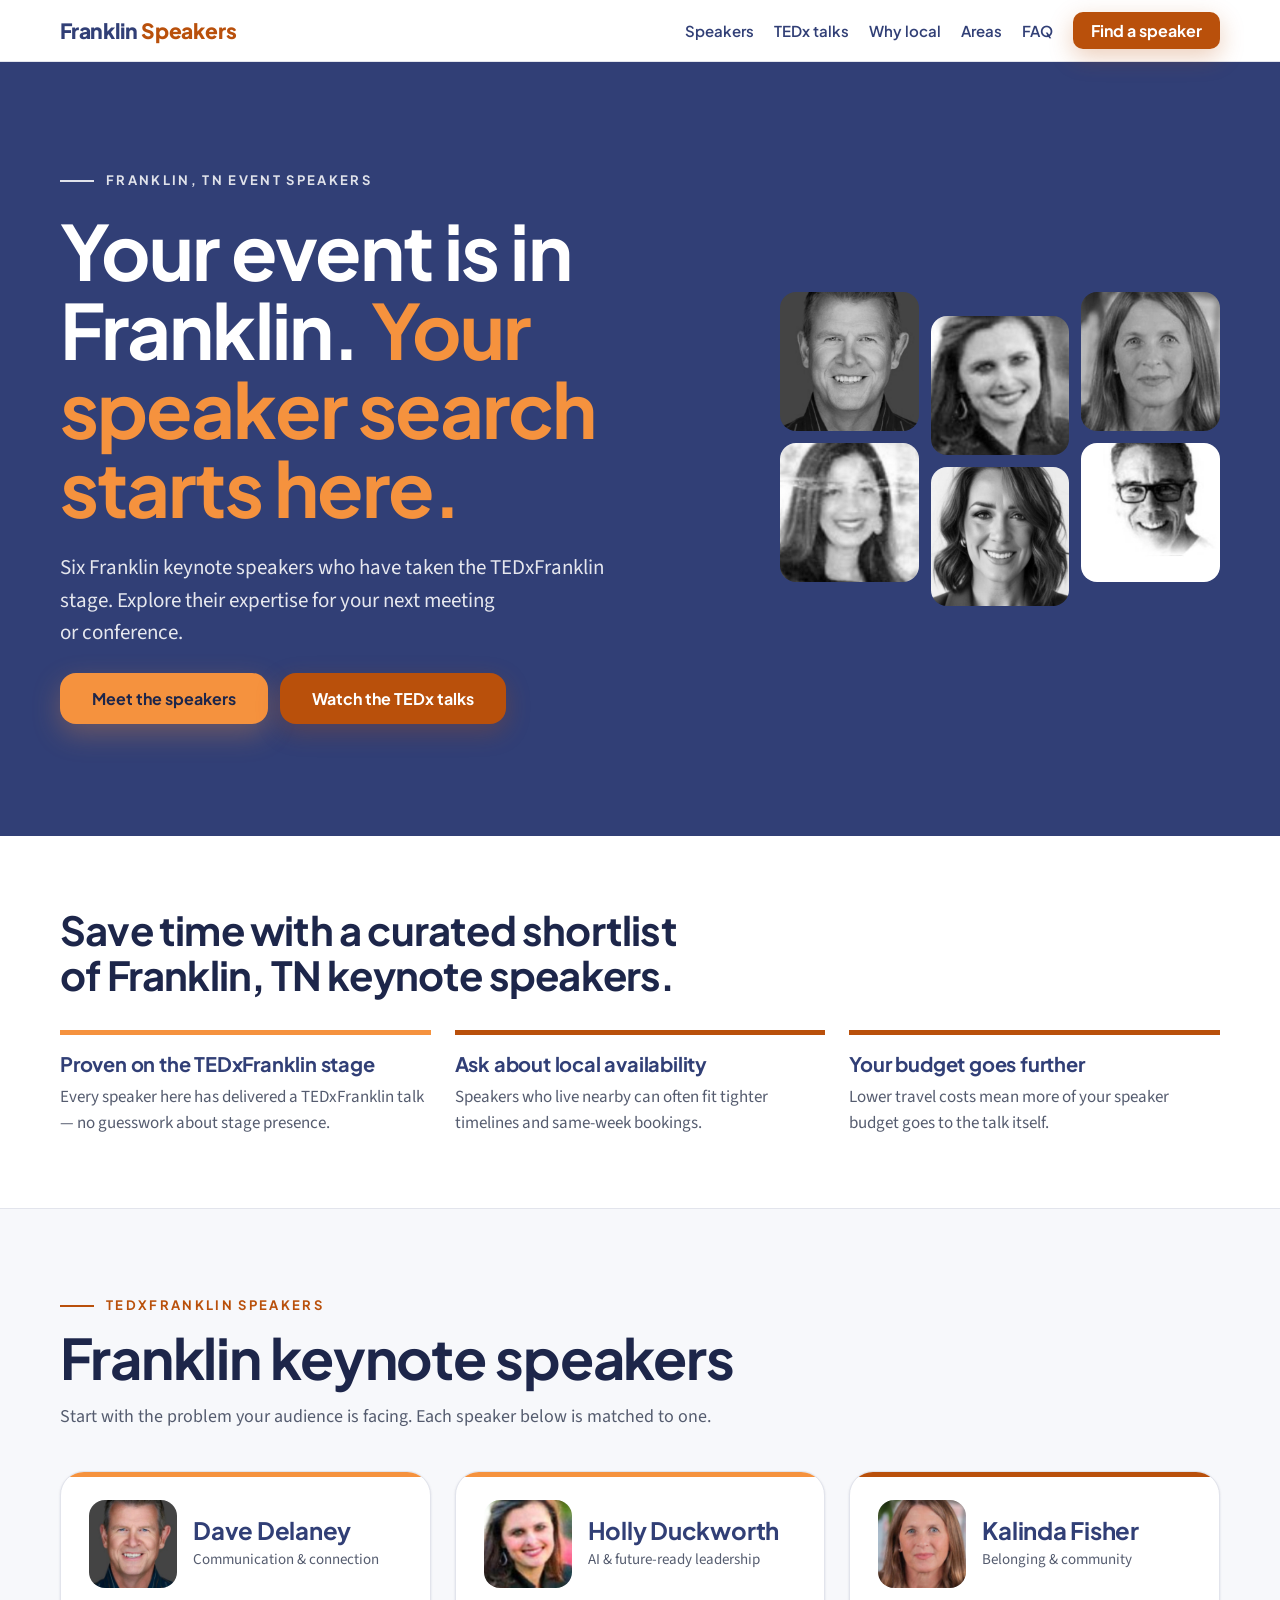
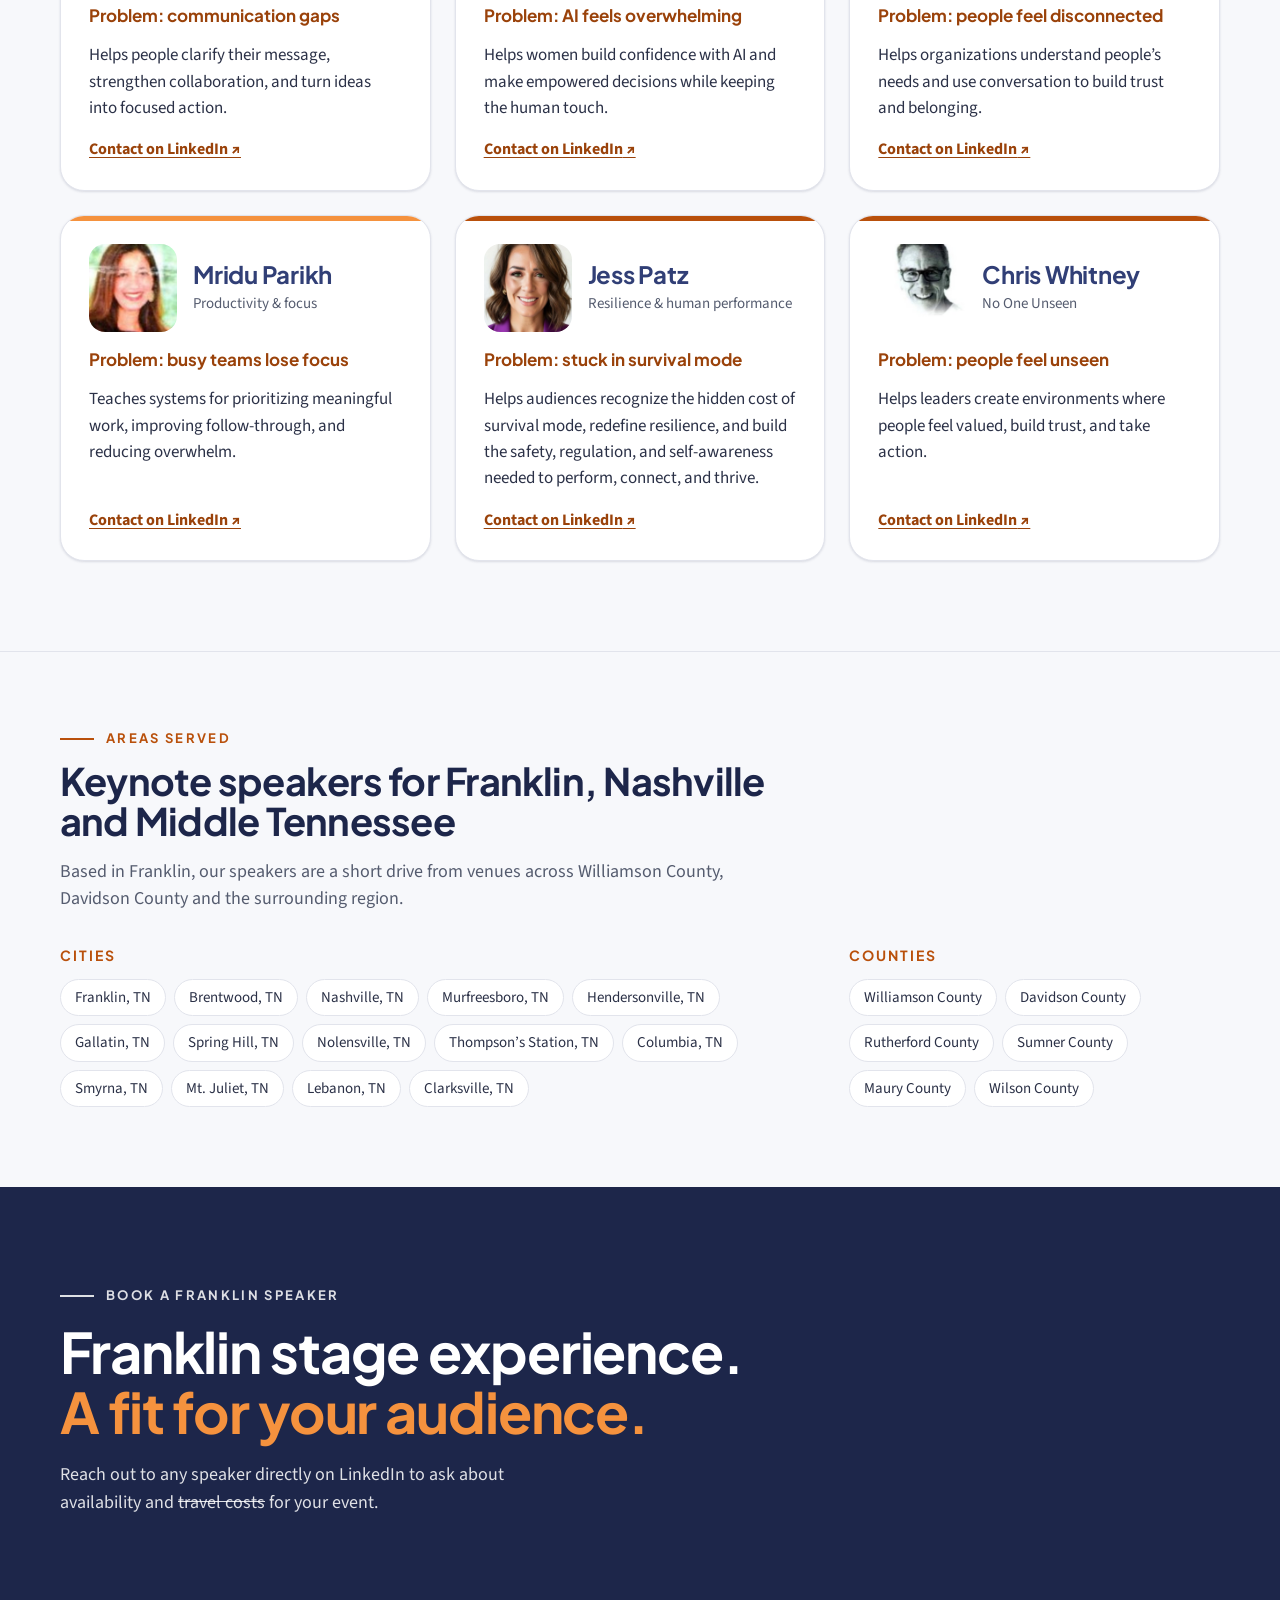
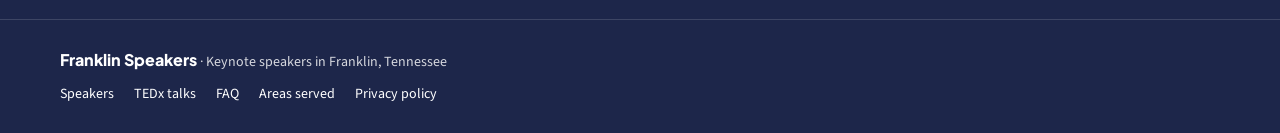
==== commit 537220e9: "Add files via upload" ====
--- a/index.html
+++ b/index.html
@@ -3,8 +3,8 @@
 <head>
 <meta charset="utf-8">
 <meta name="viewport" content="width=device-width, initial-scale=1">
-<title>Franklin Keynote Speakers | TEDxFranklin Speakers in Franklin, TN</title>
-<meta name="description" content="Find Franklin, TN keynote speakers who have taken the TEDxFranklin stage. Six local speakers on communication, leadership, AI, belonging, productivity and resilience. Ask about local availability.">
+<title>Franklin TN Keynote Speakers | TEDxFranklin Speakers Near Nashville</title>
+<meta name="description" content="Franklin, TN keynote speakers who have spoken at TEDxFranklin. Local speakers on communication, leadership, AI, belonging, productivity and resilience for events in Franklin, Nashville and Middle Tennessee.">
 <link rel="canonical" href="https://franklinspeakers.com/">
 <meta name="robots" content="index, follow">
 <meta property="og:type" content="website">
@@ -20,7 +20,7 @@
 <link rel="preconnect" href="https://fonts.gstatic.com" crossorigin>
 <link rel="stylesheet" href="https://fonts.googleapis.com/css2?family=Plus+Jakarta+Sans:wght@600;700;800&family=Source+Sans+3:wght@400;600;700&display=swap">
 <link rel="stylesheet" href="styles.css">
-<script type="application/ld+json">{"@context":"https://schema.org","@graph":[{"@type":"Organization","@id":"https://franklinspeakers.com/#org","name":"Franklin Speakers","url":"https://franklinspeakers.com/","description":"A curated shortlist of Franklin, TN keynote speakers who have taken the TEDxFranklin stage.","areaServed":{"@type":"City","name":"Franklin","containedInPlace":{"@type":"State","name":"Tennessee"}}},{"@type":"ItemList","name":"Franklin TN keynote speakers","itemListElement":[{"@type":"ListItem","position":1,"item":{"@type":"Person","name":"Dave Delaney","jobTitle":"Keynote speaker","knowsAbout":"Communication and connection","homeLocation":"Franklin, TN","sameAs":"https://www.linkedin.com/in/davedelaney/","image":"https://franklinspeakers.com/assets/speakers/dave-delaney.jpg?v=5"}},{"@type":"ListItem","position":2,"item":{"@type":"Person","name":"Holly Duckworth","jobTitle":"Keynote speaker","knowsAbout":"AI and future-ready leadership","homeLocation":"Franklin, TN","sameAs":"https://www.linkedin.com/in/hduckworth/","image":"https://franklinspeakers.com/assets/speakers/holly-duckworth.jpg?v=5"}},{"@type":"ListItem","position":3,"item":{"@type":"Person","name":"Kalinda Fisher","jobTitle":"Keynote speaker","knowsAbout":"Belonging and community","homeLocation":"Franklin, TN","sameAs":"https://www.linkedin.com/in/kalindafisher/","image":"https://franklinspeakers.com/assets/speakers/kalinda-fisher.jpg?v=5"}},{"@type":"ListItem","position":4,"item":{"@type":"Person","name":"Mridu Parikh","jobTitle":"Keynote speaker","knowsAbout":"Productivity and focus","homeLocation":"Franklin, TN","sameAs":"https://www.linkedin.com/in/mridu-parikh/","image":"https://franklinspeakers.com/assets/speakers/mridu-parikh.jpg?v=5"}},{"@type":"ListItem","position":5,"item":{"@type":"Person","name":"Jess Patz","jobTitle":"Keynote speaker","knowsAbout":"Resilience and motivation","homeLocation":"Franklin, TN","sameAs":"https://www.linkedin.com/in/jess-patz/","image":"https://franklinspeakers.com/assets/speakers/jess-patz.jpg?v=5"}},{"@type":"ListItem","position":6,"item":{"@type":"Person","name":"Chris Whitney","jobTitle":"Keynote speaker","knowsAbout":"No One Unseen","homeLocation":"Franklin, TN","sameAs":"https://www.linkedin.com/in/chris-whitney-88919b12/","image":"https://franklinspeakers.com/assets/speakers/chris-whitney.jpg?v=5"}}]}]}</script>
+<script type="application/ld+json">{"@context":"https://schema.org","@graph":[{"@type":"WebSite","@id":"https://franklinspeakers.com/#site","url":"https://franklinspeakers.com/","name":"Franklin Speakers","publisher":{"@id":"https://franklinspeakers.com/#org"},"inLanguage":"en-US"},{"@type":["Organization","LocalBusiness"],"@id":"https://franklinspeakers.com/#org","name":"Franklin Speakers","url":"https://franklinspeakers.com/","description":"A curated directory of Franklin, Tennessee keynote speakers who have spoken at TEDxFranklin, serving events across Middle Tennessee.","areaServed":[{"@type":"City","name":"Franklin, TN"},{"@type":"City","name":"Brentwood, TN"},{"@type":"City","name":"Nashville, TN"},{"@type":"City","name":"Murfreesboro, TN"},{"@type":"City","name":"Hendersonville, TN"},{"@type":"City","name":"Gallatin, TN"},{"@type":"City","name":"Spring Hill, TN"},{"@type":"City","name":"Nolensville, TN"},{"@type":"City","name":"Thompson’s Station, TN"},{"@type":"City","name":"Columbia, TN"},{"@type":"City","name":"Smyrna, TN"},{"@type":"City","name":"Mt. Juliet, TN"},{"@type":"City","name":"Lebanon, TN"},{"@type":"City","name":"Clarksville, TN"},{"@type":"AdministrativeArea","name":"Williamson County, Tennessee"},{"@type":"AdministrativeArea","name":"Davidson County, Tennessee"},{"@type":"AdministrativeArea","name":"Rutherford County, Tennessee"},{"@type":"AdministrativeArea","name":"Sumner County, Tennessee"},{"@type":"AdministrativeArea","name":"Maury County, Tennessee"},{"@type":"AdministrativeArea","name":"Wilson County, Tennessee"},{"@type":"AdministrativeArea","name":"Middle Tennessee"}],"address":{"@type":"PostalAddress","addressLocality":"Franklin","addressRegion":"TN","addressCountry":"US"},"knowsAbout":["Keynote speaking","TEDxFranklin","Communication","Leadership","Artificial intelligence","Belonging","Community","Productivity","Resilience","Motivation"]},{"@type":"ItemList","name":"Franklin TN keynote speakers","itemListElement":[{"@type":"ListItem","position":1,"item":{"@type":"Person","name":"Dave Delaney","jobTitle":"Keynote speaker","knowsAbout":"Communication and connection","homeLocation":{"@type":"City","name":"Franklin, TN"},"sameAs":"https://www.linkedin.com/in/davedelaney/","image":"https://franklinspeakers.com/assets/speakers/dave-delaney.jpg?v=5","performerIn":{"@type":"Event","name":"TEDxFranklin","location":{"@type":"Place","name":"Franklin, TN"}}}},{"@type":"ListItem","position":2,"item":{"@type":"Person","name":"Holly Duckworth","jobTitle":"Keynote speaker","knowsAbout":"AI and future-ready leadership","homeLocation":{"@type":"City","name":"Franklin, TN"},"sameAs":"https://www.linkedin.com/in/hduckworth/","image":"https://franklinspeakers.com/assets/speakers/holly-duckworth.jpg?v=5","performerIn":{"@type":"Event","name":"TEDxFranklin","location":{"@type":"Place","name":"Franklin, TN"}}}},{"@type":"ListItem","position":3,"item":{"@type":"Person","name":"Kalinda Fisher","jobTitle":"Keynote speaker","knowsAbout":"Belonging and community","homeLocation":{"@type":"City","name":"Franklin, TN"},"sameAs":"https://www.linkedin.com/in/kalindafisher/","image":"https://franklinspeakers.com/assets/speakers/kalinda-fisher.jpg?v=5","performerIn":{"@type":"Event","name":"TEDxFranklin","location":{"@type":"Place","name":"Franklin, TN"}}}},{"@type":"ListItem","position":4,"item":{"@type":"Person","name":"Mridu Parikh","jobTitle":"Keynote speaker","knowsAbout":"Productivity and focus","homeLocation":{"@type":"City","name":"Franklin, TN"},"sameAs":"https://www.linkedin.com/in/mridu-parikh/","image":"https://franklinspeakers.com/assets/speakers/mridu-parikh.jpg?v=5","performerIn":{"@type":"Event","name":"TEDxFranklin","location":{"@type":"Place","name":"Franklin, TN"}}}},{"@type":"ListItem","position":5,"item":{"@type":"Person","name":"Jess Patz","jobTitle":"Keynote speaker","knowsAbout":"Resilience and human performance","homeLocation":{"@type":"City","name":"Franklin, TN"},"sameAs":"https://www.linkedin.com/in/jess-patz/","image":"https://franklinspeakers.com/assets/speakers/jess-patz.jpg?v=5","performerIn":{"@type":"Event","name":"TEDxFranklin","location":{"@type":"Place","name":"Franklin, TN"}}}},{"@type":"ListItem","position":6,"item":{"@type":"Person","name":"Chris Whitney","jobTitle":"Keynote speaker","knowsAbout":"No One Unseen","homeLocation":{"@type":"City","name":"Franklin, TN"},"sameAs":"https://www.linkedin.com/in/chris-whitney-88919b12/","image":"https://franklinspeakers.com/assets/speakers/chris-whitney.jpg?v=5","performerIn":{"@type":"Event","name":"TEDxFranklin","location":{"@type":"Place","name":"Franklin, TN"}}}}]}]}</script>
 </head>
 <body>
 <a class="skip" href="#speakers">Skip to speakers</a>
@@ -31,6 +31,8 @@
       <a href="#speakers">Speakers</a>
       <a href="talks.html">TEDx talks</a>
       <a href="#why-local">Why local</a>
+      <a href="#areas">Areas</a>
+      <a href="faq.html">FAQ</a>
       <a href="#speakers" class="btn btn-primary btn-sm">Find a speaker</a>
     </div>
   </nav>
@@ -149,11 +151,11 @@
               <img src="assets/speakers/jess-patz.jpg?v=5" alt="Jess Patz, Franklin TN keynote speaker" width="143" height="143" loading="lazy" decoding="async">
               <div>
                 <h3>Jess Patz</h3>
-                <p class="topic">Resilience &amp; motivation</p>
-              </div>
-            </div>
-            <p class="problem">Problem: facing adversity</p>
-            <p class="desc">Helps audiences reframe adversity, understand resilience, and choose how they respond to challenges.</p>
+                <p class="topic">Resilience &amp; human performance</p>
+              </div>
+            </div>
+            <p class="problem">Problem: stuck in survival mode</p>
+            <p class="desc">Helps audiences recognize the hidden cost of survival mode, redefine resilience, and build the safety, regulation, and self-awareness needed to perform, connect, and thrive.</p>
             <a class="card-link" href="https://www.linkedin.com/in/jess-patz/" target="_blank" rel="noopener" aria-label="Contact Jess Patz on LinkedIn">Contact on LinkedIn<span aria-hidden="true"> ↗</span></a>
           </article>
         </li>
@@ -172,6 +174,48 @@
           </article>
         </li>
       </ul>
+    </div>
+  </section>
+
+  <section id="areas" class="areas" aria-labelledby="areas-title">
+    <div class="wrap areas-inner">
+      <div class="section-head">
+        <span class="eyebrow">Areas served</span>
+        <h2 id="areas-title">Keynote speakers for Franklin, Nashville and Middle Tennessee</h2>
+        <p>Based in Franklin, our speakers are a short drive from venues across Williamson County, Davidson County and the surrounding region.</p>
+      </div>
+      <div class="areas-grid">
+        <div>
+          <h3>Cities</h3>
+          <ul class="area-list" role="list">
+            <li>Franklin, TN</li>
+            <li>Brentwood, TN</li>
+            <li>Nashville, TN</li>
+            <li>Murfreesboro, TN</li>
+            <li>Hendersonville, TN</li>
+            <li>Gallatin, TN</li>
+            <li>Spring Hill, TN</li>
+            <li>Nolensville, TN</li>
+            <li>Thompson’s Station, TN</li>
+            <li>Columbia, TN</li>
+            <li>Smyrna, TN</li>
+            <li>Mt. Juliet, TN</li>
+            <li>Lebanon, TN</li>
+            <li>Clarksville, TN</li>
+          </ul>
+        </div>
+        <div>
+          <h3>Counties</h3>
+          <ul class="area-list" role="list">
+            <li>Williamson County</li>
+            <li>Davidson County</li>
+            <li>Rutherford County</li>
+            <li>Sumner County</li>
+            <li>Maury County</li>
+            <li>Wilson County</li>
+          </ul>
+        </div>
+      </div>
     </div>
   </section>
 
@@ -187,6 +231,7 @@
 <footer class="site-footer">
   <div class="wrap">
     <p><strong>Franklin Speakers</strong> · Keynote speakers in Franklin, Tennessee</p>
+    <nav class="footer-links" aria-label="Footer"><a href="index.html#speakers">Speakers</a><a href="talks.html">TEDx talks</a><a href="faq.html">FAQ</a><a href="index.html#areas">Areas served</a><a href="privacy.html">Privacy policy</a></nav>
   </div>
 </footer>
 </body>
--- a/styles.css
+++ b/styles.css
@@ -128,4 +128,41 @@
 .fineprint a{color:#fff}
 .fineprint a:hover{color:var(--orange-400)}
 
+/* Areas served */
+.areas{background:var(--gray-50);border-top:1px solid var(--gray-200)}
+.areas-inner{display:flex;flex-direction:column;gap:32px;padding-top:clamp(48px,7vw,80px);padding-bottom:clamp(48px,7vw,80px)}
+.areas .section-head h2{font-size:clamp(26px,3.6vw,38px)}
+.areas-grid{display:grid;grid-template-columns:minmax(0,1fr);gap:28px}
+.areas-grid h3{font-size:14px;letter-spacing:.14em;text-transform:uppercase;color:var(--orange-600);margin-bottom:12px}
+.area-list{list-style:none;margin:0;padding:0;display:flex;flex-wrap:wrap;gap:8px}
+.area-list li{font-size:15px;color:var(--ink);background:#fff;border:1px solid var(--gray-200);border-radius:999px;padding:6px 14px}
+@media (min-width:900px){.areas-grid{grid-template-columns:minmax(0,2fr) minmax(0,1fr);gap:48px}}
+/* Footer links */
+.footer-links{display:flex;flex-wrap:wrap;gap:8px 20px}
+.footer-links a{color:#fff;text-decoration:none}
+.footer-links a:hover,.footer-links a[aria-current="page"]{color:var(--orange-400);text-decoration:underline}
+/* Privacy */
+.policy-inner{display:flex;flex-direction:column;gap:36px;max-width:820px;padding-top:clamp(40px,7vw,80px);padding-bottom:clamp(48px,7vw,96px)}
+.policy h1{font-size:clamp(36px,5vw,56px);line-height:1.06;letter-spacing:-.02em}
+.policy section{display:flex;flex-direction:column;gap:12px}
+.policy h2{font-size:clamp(22px,2.6vw,28px);line-height:1.2}
+.policy p,.policy li{font-size:17px;line-height:1.6;color:var(--ink);text-wrap:pretty}
+.policy ul{margin:0;padding-left:1.2em;display:flex;flex-direction:column;gap:8px}
+.policy a{color:var(--orange-600)}
+.policy a:hover{color:var(--orange-700)}
+.policy-table{display:flex;flex-direction:column;border:1px solid var(--gray-200);border-radius:16px;overflow:hidden;background:#fff}
+.policy-table [role="row"]{display:grid;grid-template-columns:minmax(0,1fr);gap:4px;padding:14px 16px;border-top:1px solid var(--gray-200);font-size:15px}
+.policy-table .pt-head{display:none}
+.policy-table [role="row"]>span:first-child{font-weight:700}
+@media (min-width:720px){.policy-table [role="row"]{grid-template-columns:1.1fr 1.3fr 1.1fr 1.4fr;gap:16px}.policy-table .pt-head{display:grid;background:var(--gray-50);border-top:0;font-family:var(--font-head);font-weight:700;font-size:13px;text-transform:uppercase;letter-spacing:.08em}}
+
+/* FAQ */
+.faq-inner{display:flex;flex-direction:column;max-width:880px;padding-top:clamp(40px,6vw,80px);padding-bottom:clamp(48px,7vw,96px)}
+.faq-item{display:grid;grid-template-columns:auto minmax(0,1fr);gap:16px;padding:28px 0;border-top:1px solid var(--gray-200)}
+.faq-item:first-child{border-top:0;padding-top:0}
+.faq-num{font-family:var(--font-head);font-weight:800;font-size:15px;color:var(--orange-600);padding-top:5px}
+.faq-item h2{font-size:clamp(21px,2.6vw,26px);line-height:1.25;letter-spacing:-.01em;margin-bottom:10px;text-wrap:balance}
+.faq-item p{font-size:17px;line-height:1.6;color:var(--ink);text-wrap:pretty}
+@media (min-width:720px){.faq-item{gap:28px}}
+
 @media (prefers-reduced-motion:reduce){html{scroll-behavior:auto}*{transition:none!important}}
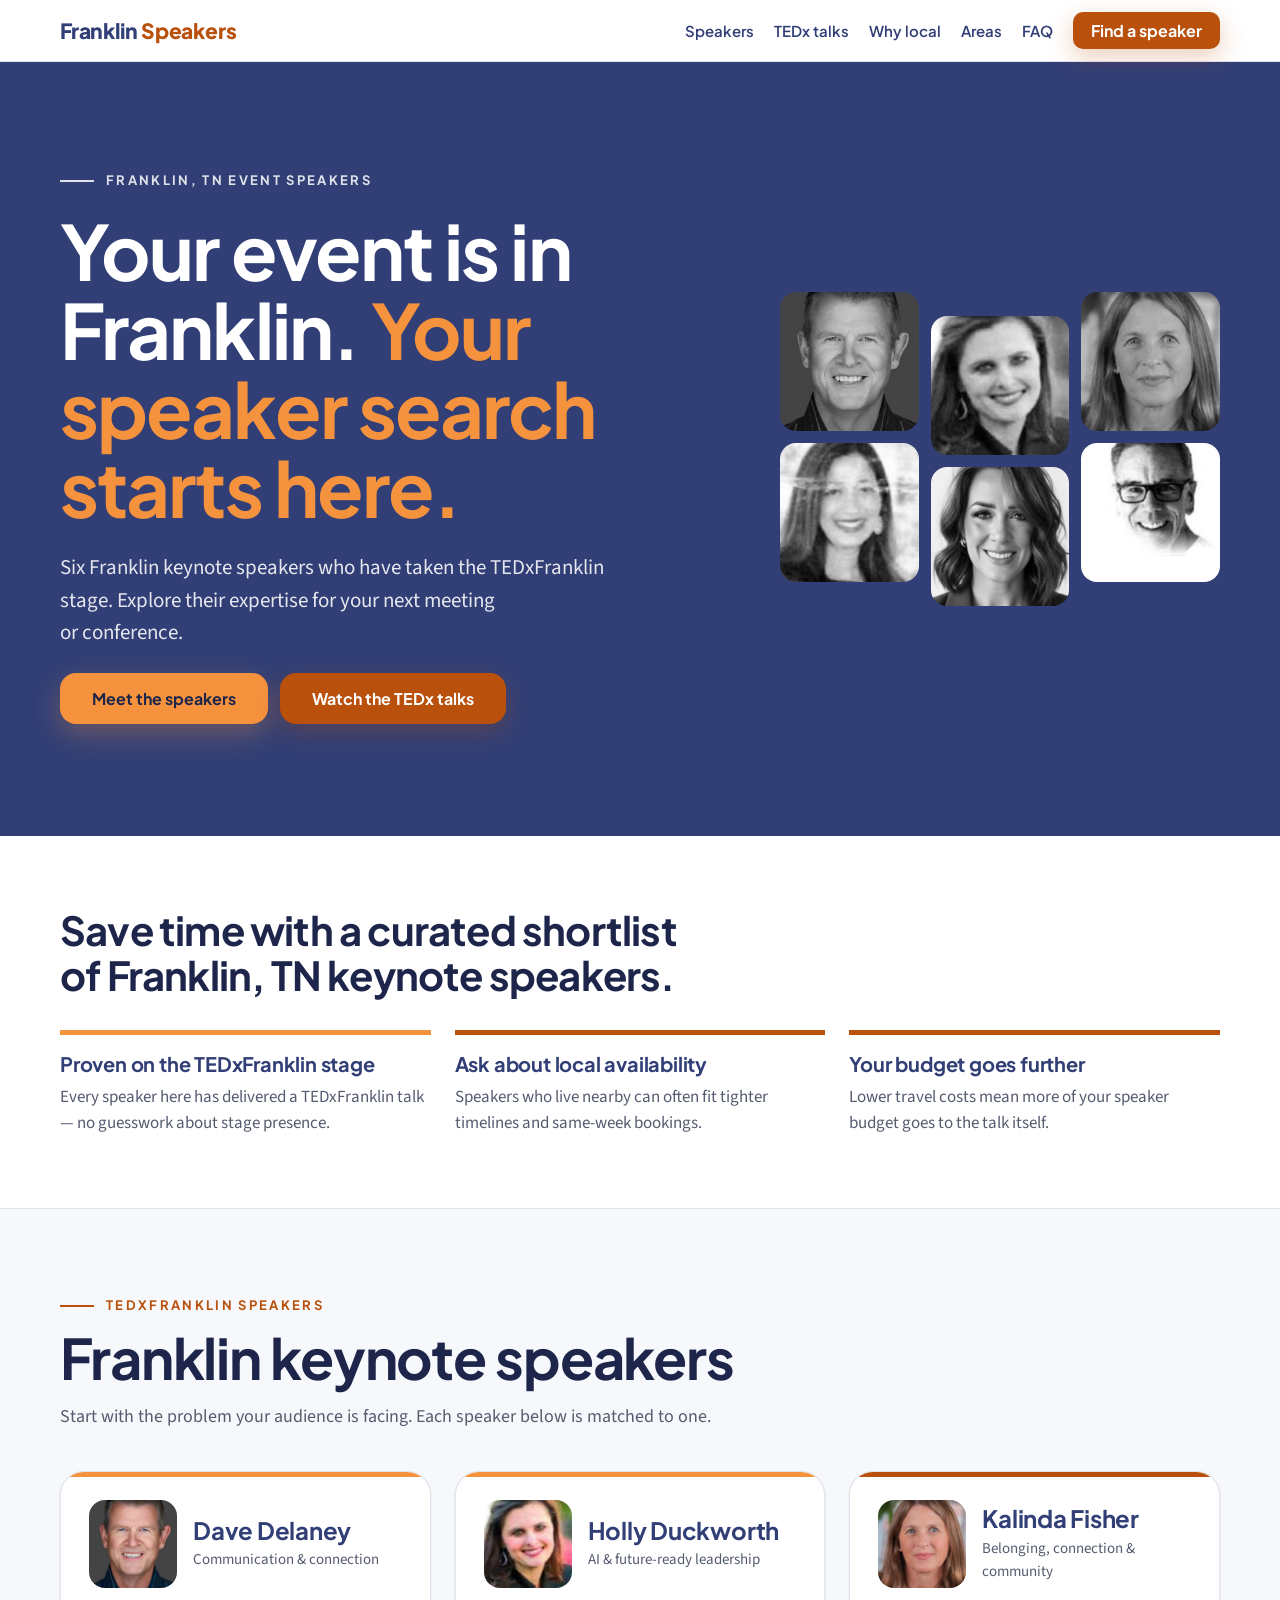
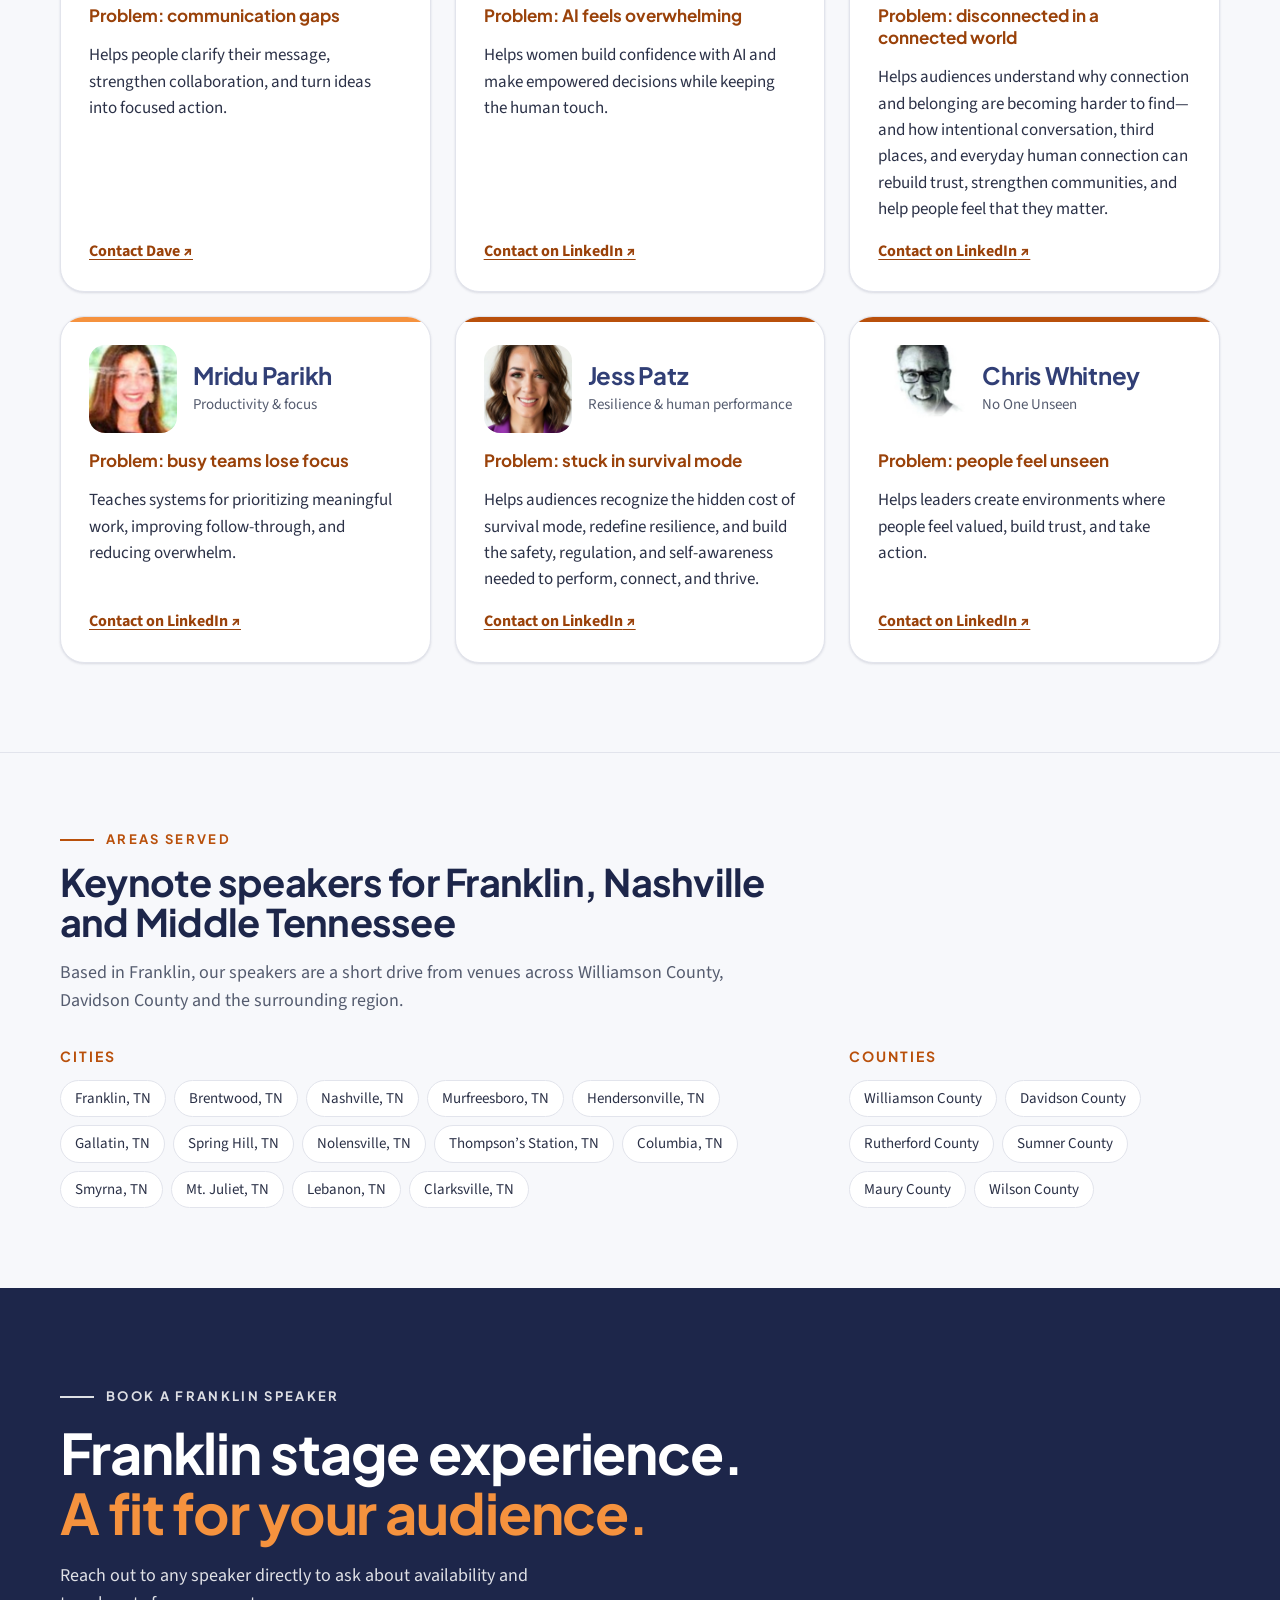
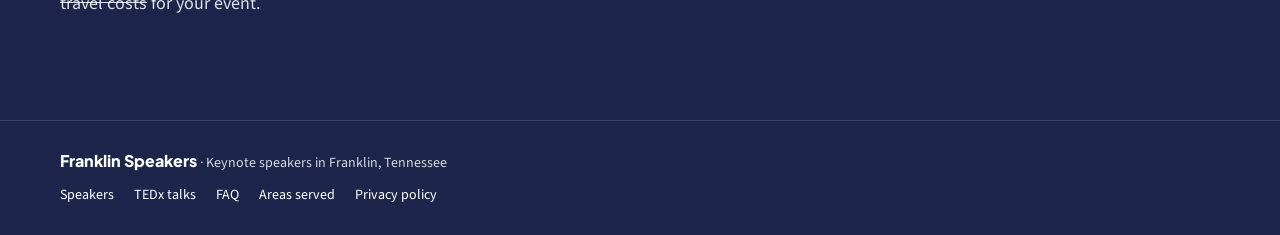
==== commit 200516c2: "Add files via upload" ====
--- a/index.html
+++ b/index.html
@@ -20,7 +20,7 @@
 <link rel="preconnect" href="https://fonts.gstatic.com" crossorigin>
 <link rel="stylesheet" href="https://fonts.googleapis.com/css2?family=Plus+Jakarta+Sans:wght@600;700;800&family=Source+Sans+3:wght@400;600;700&display=swap">
 <link rel="stylesheet" href="styles.css">
-<script type="application/ld+json">{"@context":"https://schema.org","@graph":[{"@type":"WebSite","@id":"https://franklinspeakers.com/#site","url":"https://franklinspeakers.com/","name":"Franklin Speakers","publisher":{"@id":"https://franklinspeakers.com/#org"},"inLanguage":"en-US"},{"@type":["Organization","LocalBusiness"],"@id":"https://franklinspeakers.com/#org","name":"Franklin Speakers","url":"https://franklinspeakers.com/","description":"A curated directory of Franklin, Tennessee keynote speakers who have spoken at TEDxFranklin, serving events across Middle Tennessee.","areaServed":[{"@type":"City","name":"Franklin, TN"},{"@type":"City","name":"Brentwood, TN"},{"@type":"City","name":"Nashville, TN"},{"@type":"City","name":"Murfreesboro, TN"},{"@type":"City","name":"Hendersonville, TN"},{"@type":"City","name":"Gallatin, TN"},{"@type":"City","name":"Spring Hill, TN"},{"@type":"City","name":"Nolensville, TN"},{"@type":"City","name":"Thompson’s Station, TN"},{"@type":"City","name":"Columbia, TN"},{"@type":"City","name":"Smyrna, TN"},{"@type":"City","name":"Mt. Juliet, TN"},{"@type":"City","name":"Lebanon, TN"},{"@type":"City","name":"Clarksville, TN"},{"@type":"AdministrativeArea","name":"Williamson County, Tennessee"},{"@type":"AdministrativeArea","name":"Davidson County, Tennessee"},{"@type":"AdministrativeArea","name":"Rutherford County, Tennessee"},{"@type":"AdministrativeArea","name":"Sumner County, Tennessee"},{"@type":"AdministrativeArea","name":"Maury County, Tennessee"},{"@type":"AdministrativeArea","name":"Wilson County, Tennessee"},{"@type":"AdministrativeArea","name":"Middle Tennessee"}],"address":{"@type":"PostalAddress","addressLocality":"Franklin","addressRegion":"TN","addressCountry":"US"},"knowsAbout":["Keynote speaking","TEDxFranklin","Communication","Leadership","Artificial intelligence","Belonging","Community","Productivity","Resilience","Motivation"]},{"@type":"ItemList","name":"Franklin TN keynote speakers","itemListElement":[{"@type":"ListItem","position":1,"item":{"@type":"Person","name":"Dave Delaney","jobTitle":"Keynote speaker","knowsAbout":"Communication and connection","homeLocation":{"@type":"City","name":"Franklin, TN"},"sameAs":"https://www.linkedin.com/in/davedelaney/","image":"https://franklinspeakers.com/assets/speakers/dave-delaney.jpg?v=5","performerIn":{"@type":"Event","name":"TEDxFranklin","location":{"@type":"Place","name":"Franklin, TN"}}}},{"@type":"ListItem","position":2,"item":{"@type":"Person","name":"Holly Duckworth","jobTitle":"Keynote speaker","knowsAbout":"AI and future-ready leadership","homeLocation":{"@type":"City","name":"Franklin, TN"},"sameAs":"https://www.linkedin.com/in/hduckworth/","image":"https://franklinspeakers.com/assets/speakers/holly-duckworth.jpg?v=5","performerIn":{"@type":"Event","name":"TEDxFranklin","location":{"@type":"Place","name":"Franklin, TN"}}}},{"@type":"ListItem","position":3,"item":{"@type":"Person","name":"Kalinda Fisher","jobTitle":"Keynote speaker","knowsAbout":"Belonging and community","homeLocation":{"@type":"City","name":"Franklin, TN"},"sameAs":"https://www.linkedin.com/in/kalindafisher/","image":"https://franklinspeakers.com/assets/speakers/kalinda-fisher.jpg?v=5","performerIn":{"@type":"Event","name":"TEDxFranklin","location":{"@type":"Place","name":"Franklin, TN"}}}},{"@type":"ListItem","position":4,"item":{"@type":"Person","name":"Mridu Parikh","jobTitle":"Keynote speaker","knowsAbout":"Productivity and focus","homeLocation":{"@type":"City","name":"Franklin, TN"},"sameAs":"https://www.linkedin.com/in/mridu-parikh/","image":"https://franklinspeakers.com/assets/speakers/mridu-parikh.jpg?v=5","performerIn":{"@type":"Event","name":"TEDxFranklin","location":{"@type":"Place","name":"Franklin, TN"}}}},{"@type":"ListItem","position":5,"item":{"@type":"Person","name":"Jess Patz","jobTitle":"Keynote speaker","knowsAbout":"Resilience and human performance","homeLocation":{"@type":"City","name":"Franklin, TN"},"sameAs":"https://www.linkedin.com/in/jess-patz/","image":"https://franklinspeakers.com/assets/speakers/jess-patz.jpg?v=5","performerIn":{"@type":"Event","name":"TEDxFranklin","location":{"@type":"Place","name":"Franklin, TN"}}}},{"@type":"ListItem","position":6,"item":{"@type":"Person","name":"Chris Whitney","jobTitle":"Keynote speaker","knowsAbout":"No One Unseen","homeLocation":{"@type":"City","name":"Franklin, TN"},"sameAs":"https://www.linkedin.com/in/chris-whitney-88919b12/","image":"https://franklinspeakers.com/assets/speakers/chris-whitney.jpg?v=5","performerIn":{"@type":"Event","name":"TEDxFranklin","location":{"@type":"Place","name":"Franklin, TN"}}}}]}]}</script>
+<script type="application/ld+json">{"@context":"https://schema.org","@graph":[{"@type":"WebSite","@id":"https://franklinspeakers.com/#site","url":"https://franklinspeakers.com/","name":"Franklin Speakers","publisher":{"@id":"https://franklinspeakers.com/#org"},"inLanguage":"en-US"},{"@type":["Organization","LocalBusiness"],"@id":"https://franklinspeakers.com/#org","name":"Franklin Speakers","url":"https://franklinspeakers.com/","description":"A curated directory of Franklin, Tennessee keynote speakers who have spoken at TEDxFranklin, serving events across Middle Tennessee.","areaServed":[{"@type":"City","name":"Franklin, TN"},{"@type":"City","name":"Brentwood, TN"},{"@type":"City","name":"Nashville, TN"},{"@type":"City","name":"Murfreesboro, TN"},{"@type":"City","name":"Hendersonville, TN"},{"@type":"City","name":"Gallatin, TN"},{"@type":"City","name":"Spring Hill, TN"},{"@type":"City","name":"Nolensville, TN"},{"@type":"City","name":"Thompson’s Station, TN"},{"@type":"City","name":"Columbia, TN"},{"@type":"City","name":"Smyrna, TN"},{"@type":"City","name":"Mt. Juliet, TN"},{"@type":"City","name":"Lebanon, TN"},{"@type":"City","name":"Clarksville, TN"},{"@type":"AdministrativeArea","name":"Williamson County, Tennessee"},{"@type":"AdministrativeArea","name":"Davidson County, Tennessee"},{"@type":"AdministrativeArea","name":"Rutherford County, Tennessee"},{"@type":"AdministrativeArea","name":"Sumner County, Tennessee"},{"@type":"AdministrativeArea","name":"Maury County, Tennessee"},{"@type":"AdministrativeArea","name":"Wilson County, Tennessee"},{"@type":"AdministrativeArea","name":"Middle Tennessee"}],"address":{"@type":"PostalAddress","addressLocality":"Franklin","addressRegion":"TN","addressCountry":"US"},"knowsAbout":["Keynote speaking","TEDxFranklin","Communication","Leadership","Artificial intelligence","Belonging","Community","Productivity","Resilience","Motivation"]},{"@type":"ItemList","name":"Franklin TN keynote speakers","itemListElement":[{"@type":"ListItem","position":1,"item":{"@type":"Person","name":"Dave Delaney","jobTitle":"Keynote speaker","knowsAbout":"Communication and connection","homeLocation":{"@type":"City","name":"Franklin, TN"},"sameAs":"https://www.linkedin.com/in/davedelaney/","image":"https://franklinspeakers.com/assets/speakers/dave-delaney.jpg?v=5","performerIn":{"@type":"Event","name":"TEDxFranklin","location":{"@type":"Place","name":"Franklin, TN"}}}},{"@type":"ListItem","position":2,"item":{"@type":"Person","name":"Holly Duckworth","jobTitle":"Keynote speaker","knowsAbout":"AI and future-ready leadership","homeLocation":{"@type":"City","name":"Franklin, TN"},"sameAs":"https://www.linkedin.com/in/hduckworth/","image":"https://franklinspeakers.com/assets/speakers/holly-duckworth.jpg?v=5","performerIn":{"@type":"Event","name":"TEDxFranklin","location":{"@type":"Place","name":"Franklin, TN"}}}},{"@type":"ListItem","position":3,"item":{"@type":"Person","name":"Kalinda Fisher","jobTitle":"Keynote speaker","knowsAbout":"Belonging, connection and community","homeLocation":{"@type":"City","name":"Franklin, TN"},"sameAs":"https://www.linkedin.com/in/kalindafisher/","image":"https://franklinspeakers.com/assets/speakers/kalinda-fisher.jpg?v=5","performerIn":{"@type":"Event","name":"TEDxFranklin","location":{"@type":"Place","name":"Franklin, TN"}}}},{"@type":"ListItem","position":4,"item":{"@type":"Person","name":"Mridu Parikh","jobTitle":"Keynote speaker","knowsAbout":"Productivity and focus","homeLocation":{"@type":"City","name":"Franklin, TN"},"sameAs":"https://www.linkedin.com/in/mridu-parikh/","image":"https://franklinspeakers.com/assets/speakers/mridu-parikh.jpg?v=5","performerIn":{"@type":"Event","name":"TEDxFranklin","location":{"@type":"Place","name":"Franklin, TN"}}}},{"@type":"ListItem","position":5,"item":{"@type":"Person","name":"Jess Patz","jobTitle":"Keynote speaker","knowsAbout":"Resilience and human performance","homeLocation":{"@type":"City","name":"Franklin, TN"},"sameAs":"https://www.linkedin.com/in/jess-patz/","image":"https://franklinspeakers.com/assets/speakers/jess-patz.jpg?v=5","performerIn":{"@type":"Event","name":"TEDxFranklin","location":{"@type":"Place","name":"Franklin, TN"}}}},{"@type":"ListItem","position":6,"item":{"@type":"Person","name":"Chris Whitney","jobTitle":"Keynote speaker","knowsAbout":"No One Unseen","homeLocation":{"@type":"City","name":"Franklin, TN"},"sameAs":"https://www.linkedin.com/in/chris-whitney-88919b12/","image":"https://franklinspeakers.com/assets/speakers/chris-whitney.jpg?v=5","performerIn":{"@type":"Event","name":"TEDxFranklin","location":{"@type":"Place","name":"Franklin, TN"}}}}]}]}</script>
 </head>
 <body>
 <a class="skip" href="#speakers">Skip to speakers</a>
@@ -100,7 +100,7 @@
             </div>
             <p class="problem">Problem: communication gaps</p>
             <p class="desc">Helps people clarify their message, strengthen collaboration, and turn ideas into focused action.</p>
-            <a class="card-link" href="https://www.linkedin.com/in/davedelaney/" target="_blank" rel="noopener" aria-label="Contact Dave Delaney on LinkedIn">Contact on LinkedIn<span aria-hidden="true"> ↗</span></a>
+            <a class="card-link" href="https://davedelaneyspeaks.com/" target="_blank" rel="noopener" aria-label="Contact Dave Delaney">Contact Dave<span aria-hidden="true"> ↗</span></a>
           </article>
         </li>
         <li>
@@ -123,11 +123,11 @@
               <img src="assets/speakers/kalinda-fisher.jpg?v=5" alt="Kalinda Fisher, Franklin TN keynote speaker" width="143" height="143" loading="lazy" decoding="async">
               <div>
                 <h3>Kalinda Fisher</h3>
-                <p class="topic">Belonging &amp; community</p>
-              </div>
-            </div>
-            <p class="problem">Problem: people feel disconnected</p>
-            <p class="desc">Helps organizations understand people’s needs and use conversation to build trust and belonging.</p>
+                <p class="topic">Belonging, connection &amp; community</p>
+              </div>
+            </div>
+            <p class="problem">Problem: disconnected in a connected world</p>
+            <p class="desc">Helps audiences understand why connection and belonging are becoming harder to find—and how intentional conversation, third places, and everyday human connection can rebuild trust, strengthen communities, and help people feel that they matter.</p>
             <a class="card-link" href="https://www.linkedin.com/in/kalindafisher/" target="_blank" rel="noopener" aria-label="Contact Kalinda Fisher on LinkedIn">Contact on LinkedIn<span aria-hidden="true"> ↗</span></a>
           </article>
         </li>
@@ -223,7 +223,7 @@
     <div class="wrap book-inner">
       <span class="eyebrow eyebrow-light">Book a Franklin speaker</span>
       <h2 id="book-title">Franklin stage experience. <span>A fit for your audience.</span></h2>
-      <p>Reach out to any speaker directly on LinkedIn to ask about availability and <s>travel costs</s> for your event.</p>
+      <p>Reach out to any speaker directly to ask about availability and <s>travel costs</s> for your event.</p>
     </div>
   </section>
 </main>
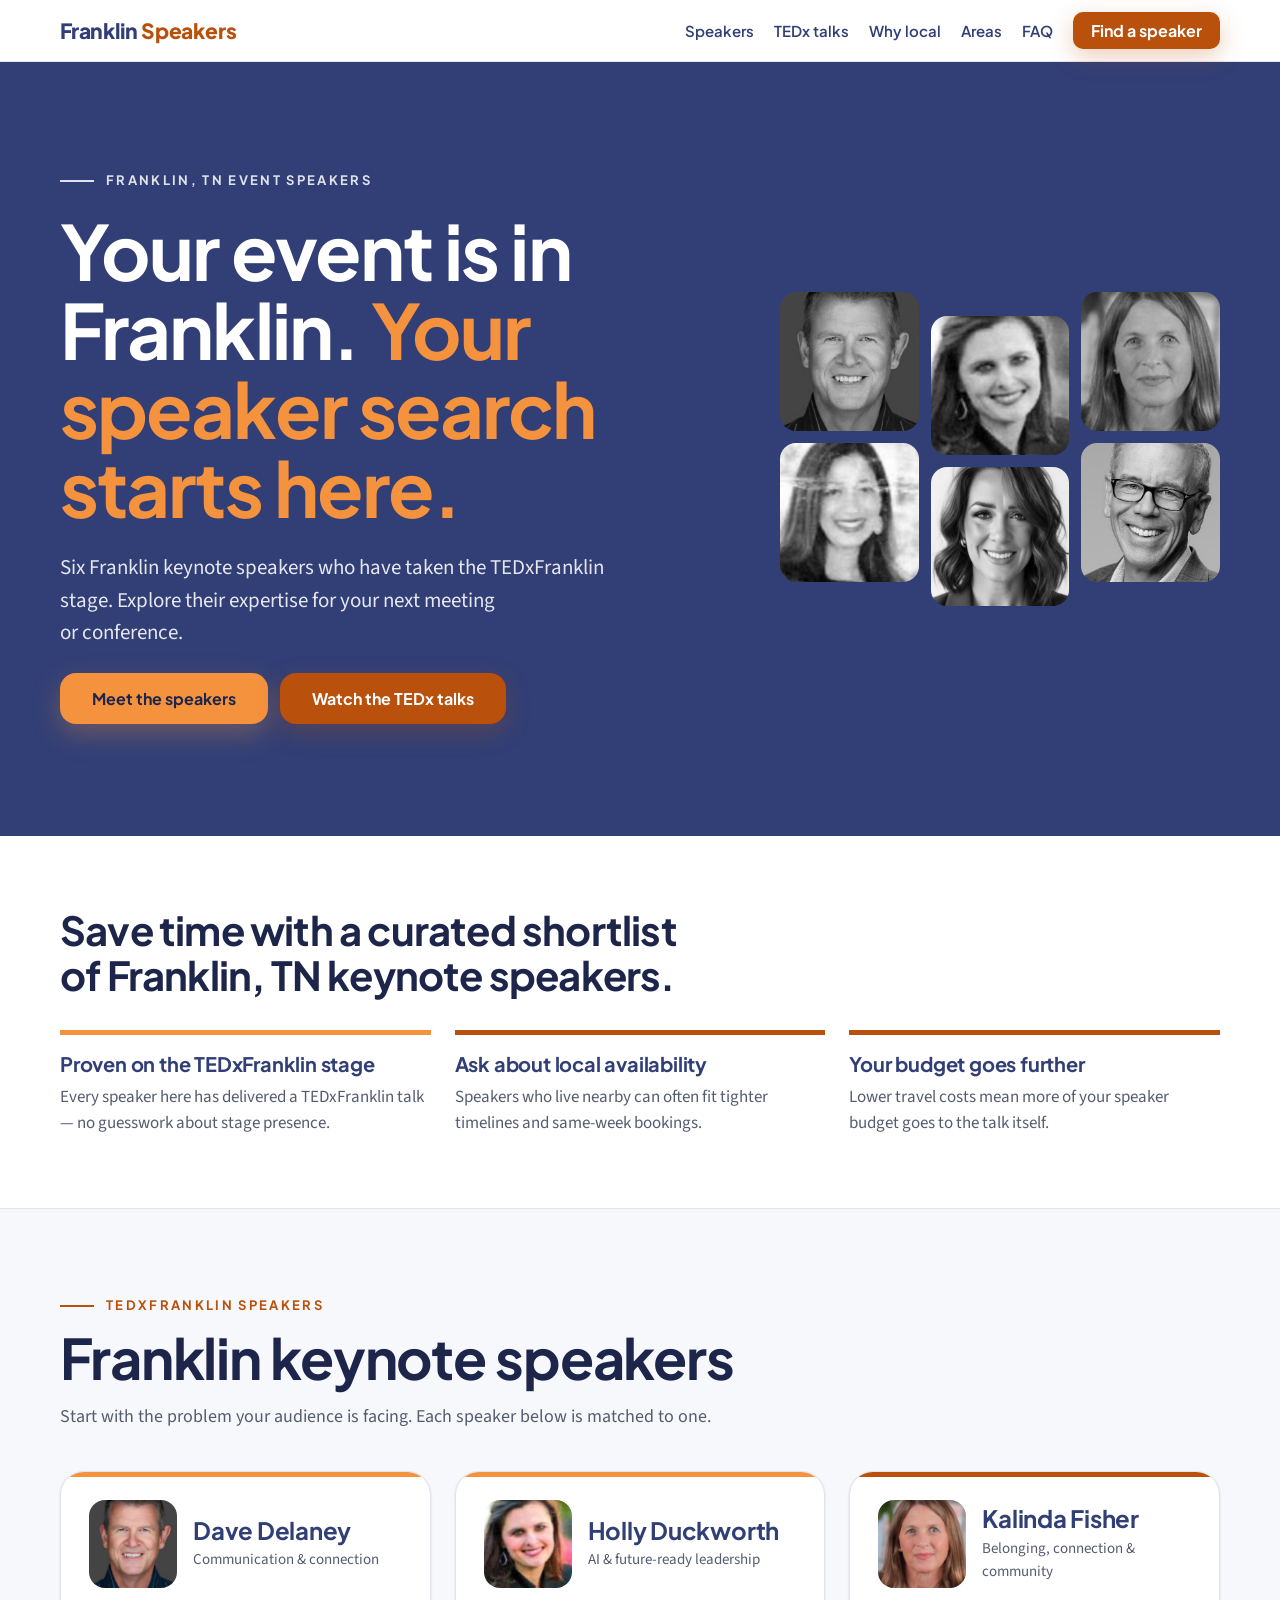
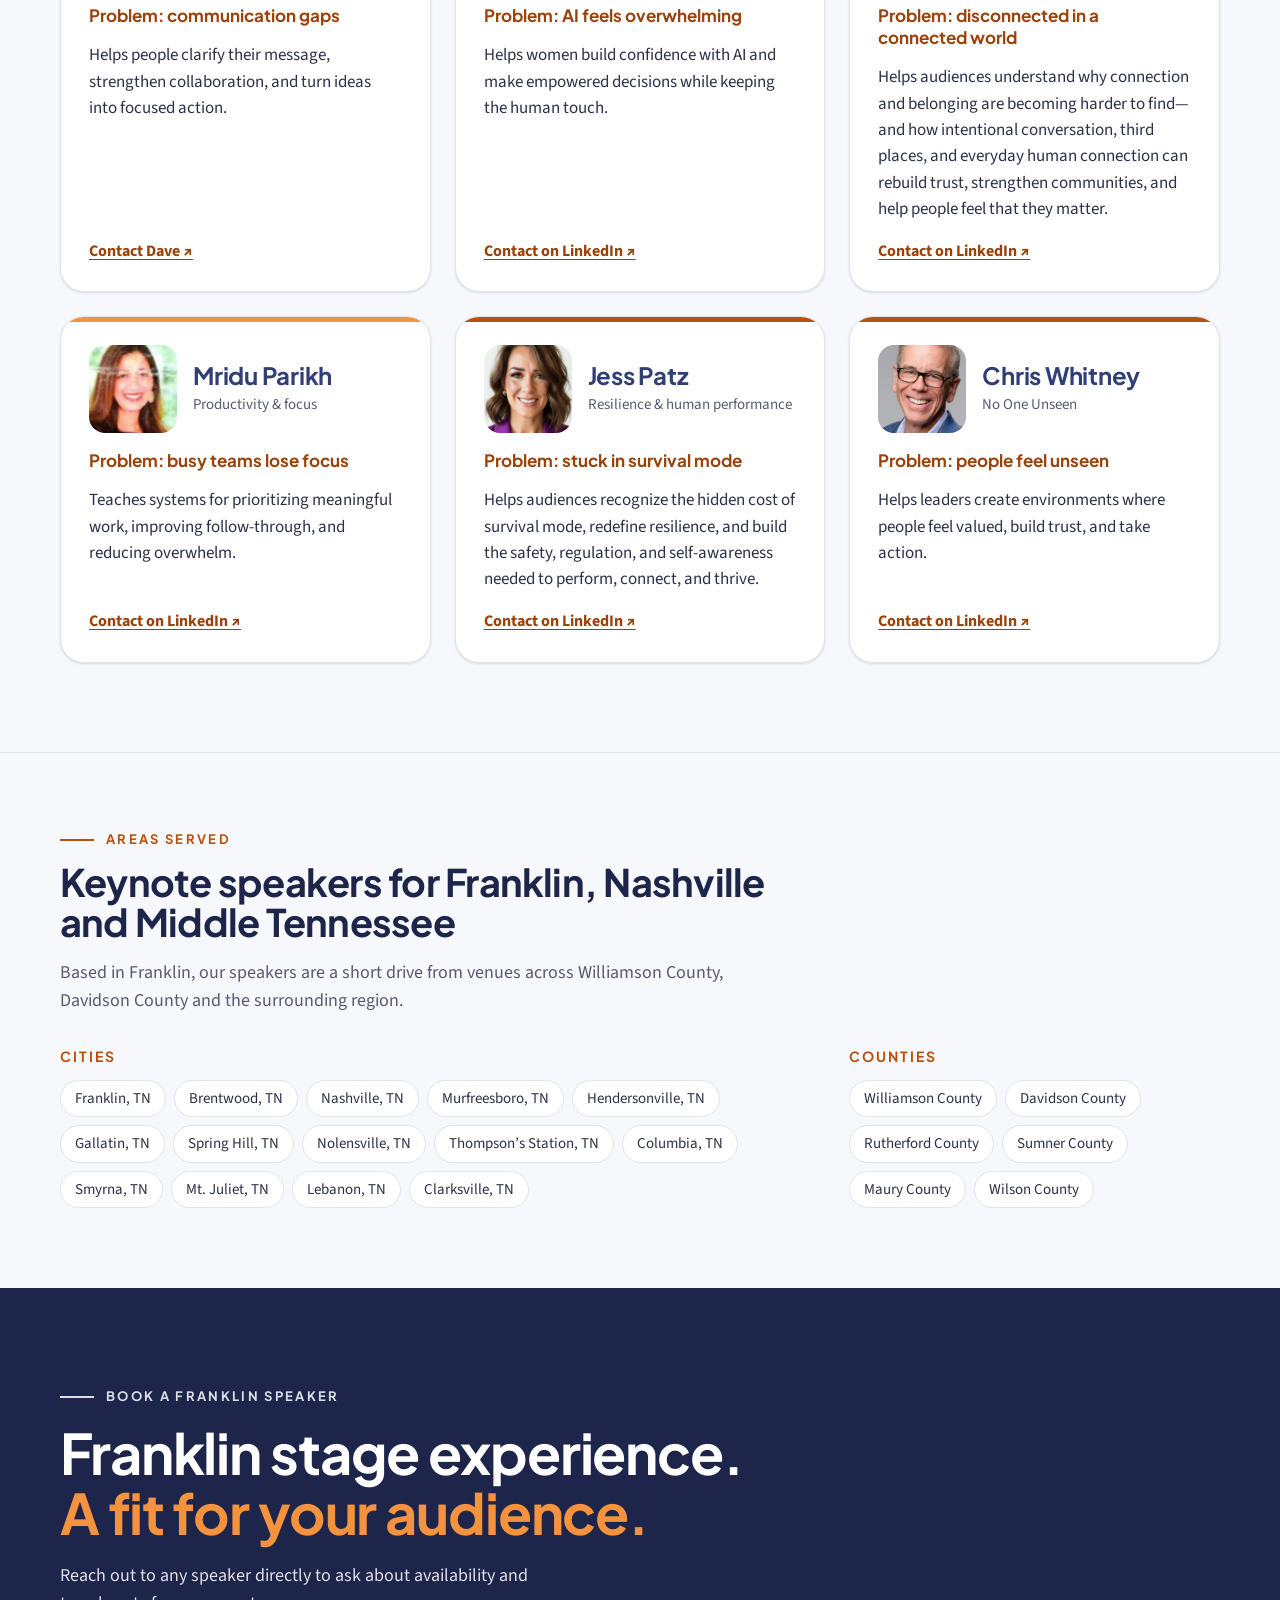
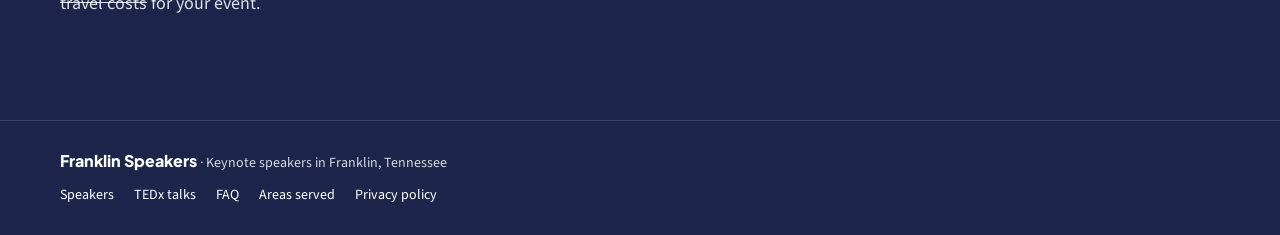
==== commit 2298aafe: "Add files via upload" ====
--- a/index.html
+++ b/index.html
@@ -12,7 +12,7 @@
 <meta property="og:title" content="Franklin Keynote Speakers | TEDxFranklin Speakers">
 <meta property="og:description" content="Your event is in Franklin. Your speaker search starts here. Six TEDxFranklin speakers, one curated shortlist.">
 <meta property="og:url" content="https://franklinspeakers.com/">
-<meta property="og:image" content="https://franklinspeakers.com/assets/speakers/dave-delaney.jpg?v=5">
+<meta property="og:image" content="https://franklinspeakers.com/assets/speakers/dave-delaney.jpg?v=6">
 <meta name="twitter:card" content="summary">
 <meta name="theme-color" content="#313f76">
 <link rel="icon" href="favicon.svg" type="image/svg+xml">
@@ -20,7 +20,7 @@
 <link rel="preconnect" href="https://fonts.gstatic.com" crossorigin>
 <link rel="stylesheet" href="https://fonts.googleapis.com/css2?family=Plus+Jakarta+Sans:wght@600;700;800&family=Source+Sans+3:wght@400;600;700&display=swap">
 <link rel="stylesheet" href="styles.css">
-<script type="application/ld+json">{"@context":"https://schema.org","@graph":[{"@type":"WebSite","@id":"https://franklinspeakers.com/#site","url":"https://franklinspeakers.com/","name":"Franklin Speakers","publisher":{"@id":"https://franklinspeakers.com/#org"},"inLanguage":"en-US"},{"@type":["Organization","LocalBusiness"],"@id":"https://franklinspeakers.com/#org","name":"Franklin Speakers","url":"https://franklinspeakers.com/","description":"A curated directory of Franklin, Tennessee keynote speakers who have spoken at TEDxFranklin, serving events across Middle Tennessee.","areaServed":[{"@type":"City","name":"Franklin, TN"},{"@type":"City","name":"Brentwood, TN"},{"@type":"City","name":"Nashville, TN"},{"@type":"City","name":"Murfreesboro, TN"},{"@type":"City","name":"Hendersonville, TN"},{"@type":"City","name":"Gallatin, TN"},{"@type":"City","name":"Spring Hill, TN"},{"@type":"City","name":"Nolensville, TN"},{"@type":"City","name":"Thompson’s Station, TN"},{"@type":"City","name":"Columbia, TN"},{"@type":"City","name":"Smyrna, TN"},{"@type":"City","name":"Mt. Juliet, TN"},{"@type":"City","name":"Lebanon, TN"},{"@type":"City","name":"Clarksville, TN"},{"@type":"AdministrativeArea","name":"Williamson County, Tennessee"},{"@type":"AdministrativeArea","name":"Davidson County, Tennessee"},{"@type":"AdministrativeArea","name":"Rutherford County, Tennessee"},{"@type":"AdministrativeArea","name":"Sumner County, Tennessee"},{"@type":"AdministrativeArea","name":"Maury County, Tennessee"},{"@type":"AdministrativeArea","name":"Wilson County, Tennessee"},{"@type":"AdministrativeArea","name":"Middle Tennessee"}],"address":{"@type":"PostalAddress","addressLocality":"Franklin","addressRegion":"TN","addressCountry":"US"},"knowsAbout":["Keynote speaking","TEDxFranklin","Communication","Leadership","Artificial intelligence","Belonging","Community","Productivity","Resilience","Motivation"]},{"@type":"ItemList","name":"Franklin TN keynote speakers","itemListElement":[{"@type":"ListItem","position":1,"item":{"@type":"Person","name":"Dave Delaney","jobTitle":"Keynote speaker","knowsAbout":"Communication and connection","homeLocation":{"@type":"City","name":"Franklin, TN"},"sameAs":"https://www.linkedin.com/in/davedelaney/","image":"https://franklinspeakers.com/assets/speakers/dave-delaney.jpg?v=5","performerIn":{"@type":"Event","name":"TEDxFranklin","location":{"@type":"Place","name":"Franklin, TN"}}}},{"@type":"ListItem","position":2,"item":{"@type":"Person","name":"Holly Duckworth","jobTitle":"Keynote speaker","knowsAbout":"AI and future-ready leadership","homeLocation":{"@type":"City","name":"Franklin, TN"},"sameAs":"https://www.linkedin.com/in/hduckworth/","image":"https://franklinspeakers.com/assets/speakers/holly-duckworth.jpg?v=5","performerIn":{"@type":"Event","name":"TEDxFranklin","location":{"@type":"Place","name":"Franklin, TN"}}}},{"@type":"ListItem","position":3,"item":{"@type":"Person","name":"Kalinda Fisher","jobTitle":"Keynote speaker","knowsAbout":"Belonging, connection and community","homeLocation":{"@type":"City","name":"Franklin, TN"},"sameAs":"https://www.linkedin.com/in/kalindafisher/","image":"https://franklinspeakers.com/assets/speakers/kalinda-fisher.jpg?v=5","performerIn":{"@type":"Event","name":"TEDxFranklin","location":{"@type":"Place","name":"Franklin, TN"}}}},{"@type":"ListItem","position":4,"item":{"@type":"Person","name":"Mridu Parikh","jobTitle":"Keynote speaker","knowsAbout":"Productivity and focus","homeLocation":{"@type":"City","name":"Franklin, TN"},"sameAs":"https://www.linkedin.com/in/mridu-parikh/","image":"https://franklinspeakers.com/assets/speakers/mridu-parikh.jpg?v=5","performerIn":{"@type":"Event","name":"TEDxFranklin","location":{"@type":"Place","name":"Franklin, TN"}}}},{"@type":"ListItem","position":5,"item":{"@type":"Person","name":"Jess Patz","jobTitle":"Keynote speaker","knowsAbout":"Resilience and human performance","homeLocation":{"@type":"City","name":"Franklin, TN"},"sameAs":"https://www.linkedin.com/in/jess-patz/","image":"https://franklinspeakers.com/assets/speakers/jess-patz.jpg?v=5","performerIn":{"@type":"Event","name":"TEDxFranklin","location":{"@type":"Place","name":"Franklin, TN"}}}},{"@type":"ListItem","position":6,"item":{"@type":"Person","name":"Chris Whitney","jobTitle":"Keynote speaker","knowsAbout":"No One Unseen","homeLocation":{"@type":"City","name":"Franklin, TN"},"sameAs":"https://www.linkedin.com/in/chris-whitney-88919b12/","image":"https://franklinspeakers.com/assets/speakers/chris-whitney.jpg?v=5","performerIn":{"@type":"Event","name":"TEDxFranklin","location":{"@type":"Place","name":"Franklin, TN"}}}}]}]}</script>
+<script type="application/ld+json">{"@context":"https://schema.org","@graph":[{"@type":"WebSite","@id":"https://franklinspeakers.com/#site","url":"https://franklinspeakers.com/","name":"Franklin Speakers","publisher":{"@id":"https://franklinspeakers.com/#org"},"inLanguage":"en-US"},{"@type":["Organization","LocalBusiness"],"@id":"https://franklinspeakers.com/#org","name":"Franklin Speakers","url":"https://franklinspeakers.com/","description":"A curated directory of Franklin, Tennessee keynote speakers who have spoken at TEDxFranklin, serving events across Middle Tennessee.","areaServed":[{"@type":"City","name":"Franklin, TN"},{"@type":"City","name":"Brentwood, TN"},{"@type":"City","name":"Nashville, TN"},{"@type":"City","name":"Murfreesboro, TN"},{"@type":"City","name":"Hendersonville, TN"},{"@type":"City","name":"Gallatin, TN"},{"@type":"City","name":"Spring Hill, TN"},{"@type":"City","name":"Nolensville, TN"},{"@type":"City","name":"Thompson’s Station, TN"},{"@type":"City","name":"Columbia, TN"},{"@type":"City","name":"Smyrna, TN"},{"@type":"City","name":"Mt. Juliet, TN"},{"@type":"City","name":"Lebanon, TN"},{"@type":"City","name":"Clarksville, TN"},{"@type":"AdministrativeArea","name":"Williamson County, Tennessee"},{"@type":"AdministrativeArea","name":"Davidson County, Tennessee"},{"@type":"AdministrativeArea","name":"Rutherford County, Tennessee"},{"@type":"AdministrativeArea","name":"Sumner County, Tennessee"},{"@type":"AdministrativeArea","name":"Maury County, Tennessee"},{"@type":"AdministrativeArea","name":"Wilson County, Tennessee"},{"@type":"AdministrativeArea","name":"Middle Tennessee"}],"address":{"@type":"PostalAddress","addressLocality":"Franklin","addressRegion":"TN","addressCountry":"US"},"knowsAbout":["Keynote speaking","TEDxFranklin","Communication","Leadership","Artificial intelligence","Belonging","Community","Productivity","Resilience","Motivation"]},{"@type":"ItemList","name":"Franklin TN keynote speakers","itemListElement":[{"@type":"ListItem","position":1,"item":{"@type":"Person","name":"Dave Delaney","jobTitle":"Keynote speaker","knowsAbout":"Communication and connection","homeLocation":{"@type":"City","name":"Franklin, TN"},"sameAs":"https://www.linkedin.com/in/davedelaney/","image":"https://franklinspeakers.com/assets/speakers/dave-delaney.jpg?v=6","performerIn":{"@type":"Event","name":"TEDxFranklin","location":{"@type":"Place","name":"Franklin, TN"}}}},{"@type":"ListItem","position":2,"item":{"@type":"Person","name":"Holly Duckworth","jobTitle":"Keynote speaker","knowsAbout":"AI and future-ready leadership","homeLocation":{"@type":"City","name":"Franklin, TN"},"sameAs":"https://www.linkedin.com/in/hduckworth/","image":"https://franklinspeakers.com/assets/speakers/holly-duckworth.jpg?v=6","performerIn":{"@type":"Event","name":"TEDxFranklin","location":{"@type":"Place","name":"Franklin, TN"}}}},{"@type":"ListItem","position":3,"item":{"@type":"Person","name":"Kalinda Fisher","jobTitle":"Keynote speaker","knowsAbout":"Belonging, connection and community","homeLocation":{"@type":"City","name":"Franklin, TN"},"sameAs":"https://www.linkedin.com/in/kalindafisher/","image":"https://franklinspeakers.com/assets/speakers/kalinda-fisher.jpg?v=6","performerIn":{"@type":"Event","name":"TEDxFranklin","location":{"@type":"Place","name":"Franklin, TN"}}}},{"@type":"ListItem","position":4,"item":{"@type":"Person","name":"Mridu Parikh","jobTitle":"Keynote speaker","knowsAbout":"Productivity and focus","homeLocation":{"@type":"City","name":"Franklin, TN"},"sameAs":"https://www.linkedin.com/in/mridu-parikh/","image":"https://franklinspeakers.com/assets/speakers/mridu-parikh.jpg?v=6","performerIn":{"@type":"Event","name":"TEDxFranklin","location":{"@type":"Place","name":"Franklin, TN"}}}},{"@type":"ListItem","position":5,"item":{"@type":"Person","name":"Jess Patz","jobTitle":"Keynote speaker","knowsAbout":"Resilience and human performance","homeLocation":{"@type":"City","name":"Franklin, TN"},"sameAs":"https://www.linkedin.com/in/jess-patz/","image":"https://franklinspeakers.com/assets/speakers/jess-patz.jpg?v=6","performerIn":{"@type":"Event","name":"TEDxFranklin","location":{"@type":"Place","name":"Franklin, TN"}}}},{"@type":"ListItem","position":6,"item":{"@type":"Person","name":"Chris Whitney","jobTitle":"Keynote speaker","knowsAbout":"No One Unseen","homeLocation":{"@type":"City","name":"Franklin, TN"},"sameAs":"https://www.linkedin.com/in/chris-whitney-88919b12/","image":"https://franklinspeakers.com/assets/speakers/chris-whitney.jpg?v=6","performerIn":{"@type":"Event","name":"TEDxFranklin","location":{"@type":"Place","name":"Franklin, TN"}}}}]}]}</script>
 </head>
 <body>
 <a class="skip" href="#speakers">Skip to speakers</a>
@@ -51,12 +51,12 @@
         </div>
       </div>
       <div class="mosaic" aria-hidden="true">
-          <img src="assets/speakers/dave-delaney.jpg?v=5" alt="" width="143" height="143" fetchpriority="high">
-          <img src="assets/speakers/holly-duckworth.jpg?v=5" alt="" width="143" height="143" class="shift" fetchpriority="high">
-          <img src="assets/speakers/kalinda-fisher.jpg?v=5" alt="" width="143" height="143" fetchpriority="high">
-          <img src="assets/speakers/mridu-parikh.jpg?v=5" alt="" width="143" height="143">
-          <img src="assets/speakers/jess-patz.jpg?v=5" alt="" width="143" height="143" class="shift">
-          <img src="assets/speakers/chris-whitney.jpg?v=5" alt="" width="143" height="143">
+          <img src="assets/speakers/dave-delaney.jpg?v=6" alt="" width="143" height="143" fetchpriority="high">
+          <img src="assets/speakers/holly-duckworth.jpg?v=6" alt="" width="143" height="143" class="shift" fetchpriority="high">
+          <img src="assets/speakers/kalinda-fisher.jpg?v=6" alt="" width="143" height="143" fetchpriority="high">
+          <img src="assets/speakers/mridu-parikh.jpg?v=6" alt="" width="143" height="143">
+          <img src="assets/speakers/jess-patz.jpg?v=6" alt="" width="143" height="143" class="shift">
+          <img src="assets/speakers/chris-whitney.jpg?v=6" alt="" width="143" height="143">
       </div>
     </div>
   </section>
@@ -92,7 +92,7 @@
         <li>
           <article class="card accent-warm">
             <div class="card-head">
-              <img src="assets/speakers/dave-delaney.jpg?v=5" alt="Dave Delaney, Franklin TN keynote speaker" width="143" height="143" loading="lazy" decoding="async">
+              <img src="assets/speakers/dave-delaney.jpg?v=6" alt="Dave Delaney, Franklin TN keynote speaker" width="143" height="143" loading="lazy" decoding="async">
               <div>
                 <h3>Dave Delaney</h3>
                 <p class="topic">Communication &amp; connection</p>
@@ -106,7 +106,7 @@
         <li>
           <article class="card accent-warm">
             <div class="card-head">
-              <img src="assets/speakers/holly-duckworth.jpg?v=5" alt="Holly Duckworth, Franklin TN keynote speaker" width="143" height="143" loading="lazy" decoding="async">
+              <img src="assets/speakers/holly-duckworth.jpg?v=6" alt="Holly Duckworth, Franklin TN keynote speaker" width="143" height="143" loading="lazy" decoding="async">
               <div>
                 <h3>Holly Duckworth</h3>
                 <p class="topic">AI &amp; future-ready leadership</p>
@@ -120,7 +120,7 @@
         <li>
           <article class="card accent-deep">
             <div class="card-head">
-              <img src="assets/speakers/kalinda-fisher.jpg?v=5" alt="Kalinda Fisher, Franklin TN keynote speaker" width="143" height="143" loading="lazy" decoding="async">
+              <img src="assets/speakers/kalinda-fisher.jpg?v=6" alt="Kalinda Fisher, Franklin TN keynote speaker" width="143" height="143" loading="lazy" decoding="async">
               <div>
                 <h3>Kalinda Fisher</h3>
                 <p class="topic">Belonging, connection &amp; community</p>
@@ -134,7 +134,7 @@
         <li>
           <article class="card accent-warm">
             <div class="card-head">
-              <img src="assets/speakers/mridu-parikh.jpg?v=5" alt="Mridu Parikh, Franklin TN keynote speaker" width="143" height="143" loading="lazy" decoding="async">
+              <img src="assets/speakers/mridu-parikh.jpg?v=6" alt="Mridu Parikh, Franklin TN keynote speaker" width="143" height="143" loading="lazy" decoding="async">
               <div>
                 <h3>Mridu Parikh</h3>
                 <p class="topic">Productivity &amp; focus</p>
@@ -148,7 +148,7 @@
         <li>
           <article class="card accent-deep">
             <div class="card-head">
-              <img src="assets/speakers/jess-patz.jpg?v=5" alt="Jess Patz, Franklin TN keynote speaker" width="143" height="143" loading="lazy" decoding="async">
+              <img src="assets/speakers/jess-patz.jpg?v=6" alt="Jess Patz, Franklin TN keynote speaker" width="143" height="143" loading="lazy" decoding="async">
               <div>
                 <h3>Jess Patz</h3>
                 <p class="topic">Resilience &amp; human performance</p>
@@ -162,7 +162,7 @@
         <li>
           <article class="card accent-deep">
             <div class="card-head">
-              <img src="assets/speakers/chris-whitney.jpg?v=5" alt="Chris Whitney, Franklin TN keynote speaker" width="143" height="143" loading="lazy" decoding="async">
+              <img src="assets/speakers/chris-whitney.jpg?v=6" alt="Chris Whitney, Franklin TN keynote speaker" width="143" height="143" loading="lazy" decoding="async">
               <div>
                 <h3>Chris Whitney</h3>
                 <p class="topic">No One Unseen</p>
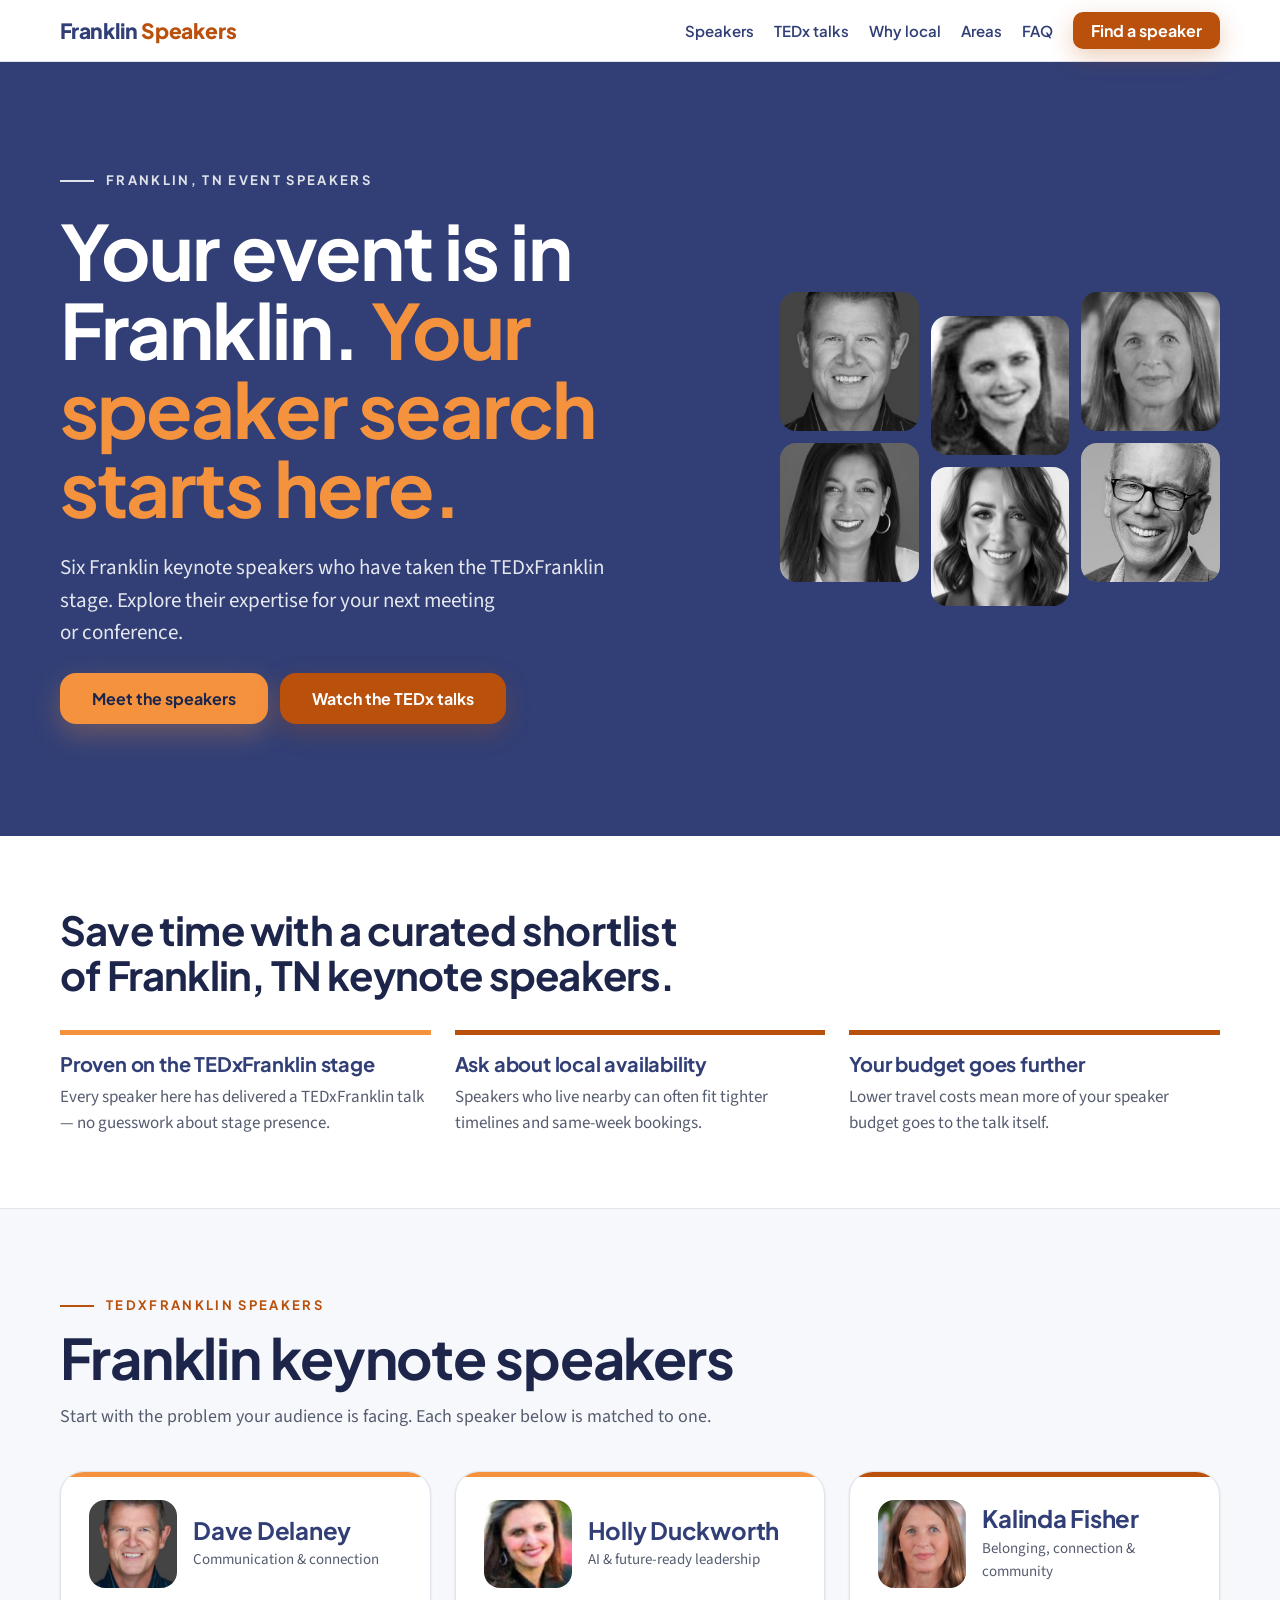
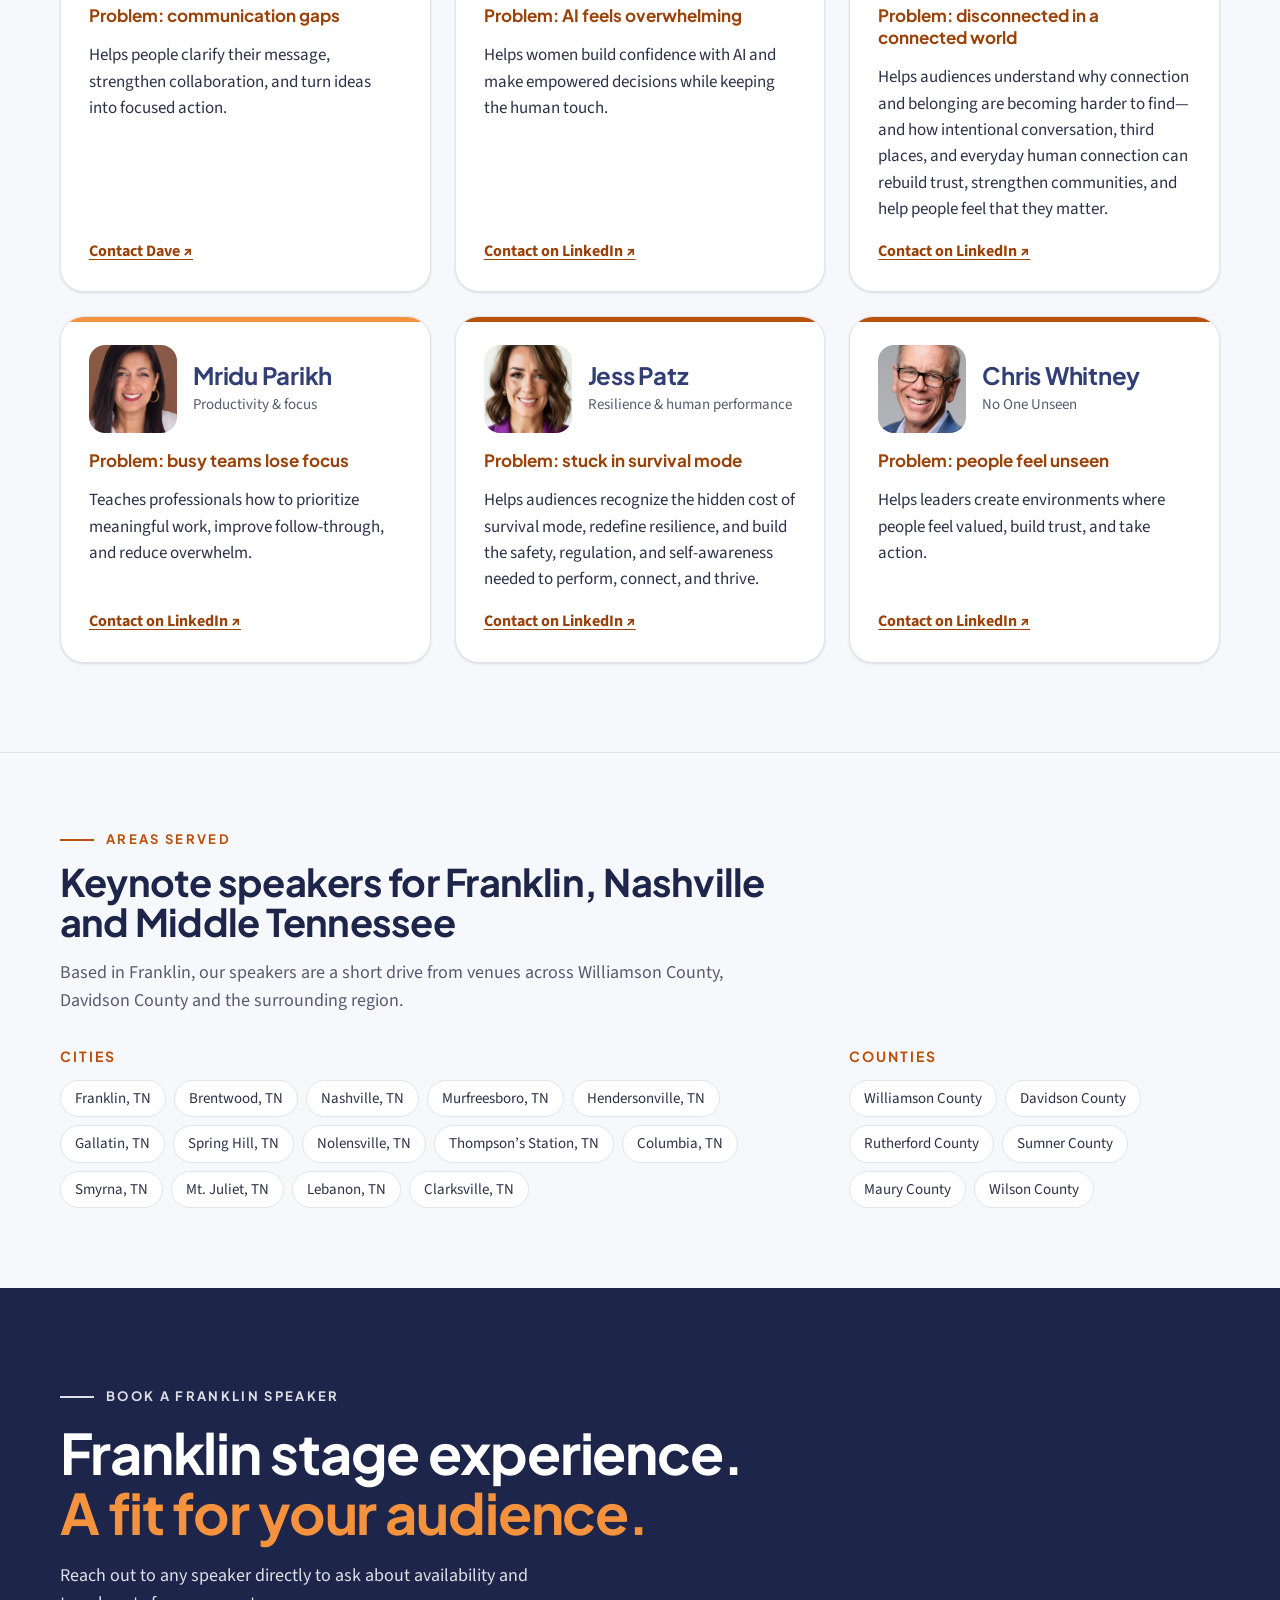
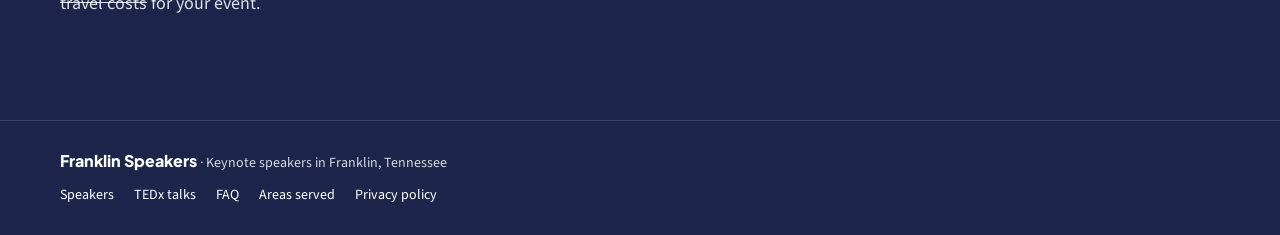
==== commit 8ecd33d7: "Add files via upload" ====
--- a/index.html
+++ b/index.html
@@ -12,7 +12,7 @@
 <meta property="og:title" content="Franklin Keynote Speakers | TEDxFranklin Speakers">
 <meta property="og:description" content="Your event is in Franklin. Your speaker search starts here. Six TEDxFranklin speakers, one curated shortlist.">
 <meta property="og:url" content="https://franklinspeakers.com/">
-<meta property="og:image" content="https://franklinspeakers.com/assets/speakers/dave-delaney.jpg?v=6">
+<meta property="og:image" content="https://franklinspeakers.com/assets/speakers/dave-delaney.jpg?v=7">
 <meta name="twitter:card" content="summary">
 <meta name="theme-color" content="#313f76">
 <link rel="icon" href="favicon.svg" type="image/svg+xml">
@@ -20,7 +20,7 @@
 <link rel="preconnect" href="https://fonts.gstatic.com" crossorigin>
 <link rel="stylesheet" href="https://fonts.googleapis.com/css2?family=Plus+Jakarta+Sans:wght@600;700;800&family=Source+Sans+3:wght@400;600;700&display=swap">
 <link rel="stylesheet" href="styles.css">
-<script type="application/ld+json">{"@context":"https://schema.org","@graph":[{"@type":"WebSite","@id":"https://franklinspeakers.com/#site","url":"https://franklinspeakers.com/","name":"Franklin Speakers","publisher":{"@id":"https://franklinspeakers.com/#org"},"inLanguage":"en-US"},{"@type":["Organization","LocalBusiness"],"@id":"https://franklinspeakers.com/#org","name":"Franklin Speakers","url":"https://franklinspeakers.com/","description":"A curated directory of Franklin, Tennessee keynote speakers who have spoken at TEDxFranklin, serving events across Middle Tennessee.","areaServed":[{"@type":"City","name":"Franklin, TN"},{"@type":"City","name":"Brentwood, TN"},{"@type":"City","name":"Nashville, TN"},{"@type":"City","name":"Murfreesboro, TN"},{"@type":"City","name":"Hendersonville, TN"},{"@type":"City","name":"Gallatin, TN"},{"@type":"City","name":"Spring Hill, TN"},{"@type":"City","name":"Nolensville, TN"},{"@type":"City","name":"Thompson’s Station, TN"},{"@type":"City","name":"Columbia, TN"},{"@type":"City","name":"Smyrna, TN"},{"@type":"City","name":"Mt. Juliet, TN"},{"@type":"City","name":"Lebanon, TN"},{"@type":"City","name":"Clarksville, TN"},{"@type":"AdministrativeArea","name":"Williamson County, Tennessee"},{"@type":"AdministrativeArea","name":"Davidson County, Tennessee"},{"@type":"AdministrativeArea","name":"Rutherford County, Tennessee"},{"@type":"AdministrativeArea","name":"Sumner County, Tennessee"},{"@type":"AdministrativeArea","name":"Maury County, Tennessee"},{"@type":"AdministrativeArea","name":"Wilson County, Tennessee"},{"@type":"AdministrativeArea","name":"Middle Tennessee"}],"address":{"@type":"PostalAddress","addressLocality":"Franklin","addressRegion":"TN","addressCountry":"US"},"knowsAbout":["Keynote speaking","TEDxFranklin","Communication","Leadership","Artificial intelligence","Belonging","Community","Productivity","Resilience","Motivation"]},{"@type":"ItemList","name":"Franklin TN keynote speakers","itemListElement":[{"@type":"ListItem","position":1,"item":{"@type":"Person","name":"Dave Delaney","jobTitle":"Keynote speaker","knowsAbout":"Communication and connection","homeLocation":{"@type":"City","name":"Franklin, TN"},"sameAs":"https://www.linkedin.com/in/davedelaney/","image":"https://franklinspeakers.com/assets/speakers/dave-delaney.jpg?v=6","performerIn":{"@type":"Event","name":"TEDxFranklin","location":{"@type":"Place","name":"Franklin, TN"}}}},{"@type":"ListItem","position":2,"item":{"@type":"Person","name":"Holly Duckworth","jobTitle":"Keynote speaker","knowsAbout":"AI and future-ready leadership","homeLocation":{"@type":"City","name":"Franklin, TN"},"sameAs":"https://www.linkedin.com/in/hduckworth/","image":"https://franklinspeakers.com/assets/speakers/holly-duckworth.jpg?v=6","performerIn":{"@type":"Event","name":"TEDxFranklin","location":{"@type":"Place","name":"Franklin, TN"}}}},{"@type":"ListItem","position":3,"item":{"@type":"Person","name":"Kalinda Fisher","jobTitle":"Keynote speaker","knowsAbout":"Belonging, connection and community","homeLocation":{"@type":"City","name":"Franklin, TN"},"sameAs":"https://www.linkedin.com/in/kalindafisher/","image":"https://franklinspeakers.com/assets/speakers/kalinda-fisher.jpg?v=6","performerIn":{"@type":"Event","name":"TEDxFranklin","location":{"@type":"Place","name":"Franklin, TN"}}}},{"@type":"ListItem","position":4,"item":{"@type":"Person","name":"Mridu Parikh","jobTitle":"Keynote speaker","knowsAbout":"Productivity and focus","homeLocation":{"@type":"City","name":"Franklin, TN"},"sameAs":"https://www.linkedin.com/in/mridu-parikh/","image":"https://franklinspeakers.com/assets/speakers/mridu-parikh.jpg?v=6","performerIn":{"@type":"Event","name":"TEDxFranklin","location":{"@type":"Place","name":"Franklin, TN"}}}},{"@type":"ListItem","position":5,"item":{"@type":"Person","name":"Jess Patz","jobTitle":"Keynote speaker","knowsAbout":"Resilience and human performance","homeLocation":{"@type":"City","name":"Franklin, TN"},"sameAs":"https://www.linkedin.com/in/jess-patz/","image":"https://franklinspeakers.com/assets/speakers/jess-patz.jpg?v=6","performerIn":{"@type":"Event","name":"TEDxFranklin","location":{"@type":"Place","name":"Franklin, TN"}}}},{"@type":"ListItem","position":6,"item":{"@type":"Person","name":"Chris Whitney","jobTitle":"Keynote speaker","knowsAbout":"No One Unseen","homeLocation":{"@type":"City","name":"Franklin, TN"},"sameAs":"https://www.linkedin.com/in/chris-whitney-88919b12/","image":"https://franklinspeakers.com/assets/speakers/chris-whitney.jpg?v=6","performerIn":{"@type":"Event","name":"TEDxFranklin","location":{"@type":"Place","name":"Franklin, TN"}}}}]}]}</script>
+<script type="application/ld+json">{"@context":"https://schema.org","@graph":[{"@type":"WebSite","@id":"https://franklinspeakers.com/#site","url":"https://franklinspeakers.com/","name":"Franklin Speakers","publisher":{"@id":"https://franklinspeakers.com/#org"},"inLanguage":"en-US"},{"@type":["Organization","LocalBusiness"],"@id":"https://franklinspeakers.com/#org","name":"Franklin Speakers","url":"https://franklinspeakers.com/","description":"A curated directory of Franklin, Tennessee keynote speakers who have spoken at TEDxFranklin, serving events across Middle Tennessee.","areaServed":[{"@type":"City","name":"Franklin, TN"},{"@type":"City","name":"Brentwood, TN"},{"@type":"City","name":"Nashville, TN"},{"@type":"City","name":"Murfreesboro, TN"},{"@type":"City","name":"Hendersonville, TN"},{"@type":"City","name":"Gallatin, TN"},{"@type":"City","name":"Spring Hill, TN"},{"@type":"City","name":"Nolensville, TN"},{"@type":"City","name":"Thompson’s Station, TN"},{"@type":"City","name":"Columbia, TN"},{"@type":"City","name":"Smyrna, TN"},{"@type":"City","name":"Mt. Juliet, TN"},{"@type":"City","name":"Lebanon, TN"},{"@type":"City","name":"Clarksville, TN"},{"@type":"AdministrativeArea","name":"Williamson County, Tennessee"},{"@type":"AdministrativeArea","name":"Davidson County, Tennessee"},{"@type":"AdministrativeArea","name":"Rutherford County, Tennessee"},{"@type":"AdministrativeArea","name":"Sumner County, Tennessee"},{"@type":"AdministrativeArea","name":"Maury County, Tennessee"},{"@type":"AdministrativeArea","name":"Wilson County, Tennessee"},{"@type":"AdministrativeArea","name":"Middle Tennessee"}],"address":{"@type":"PostalAddress","addressLocality":"Franklin","addressRegion":"TN","addressCountry":"US"},"knowsAbout":["Keynote speaking","TEDxFranklin","Communication","Leadership","Artificial intelligence","Belonging","Community","Productivity","Resilience","Motivation"]},{"@type":"ItemList","name":"Franklin TN keynote speakers","itemListElement":[{"@type":"ListItem","position":1,"item":{"@type":"Person","name":"Dave Delaney","jobTitle":"Keynote speaker","knowsAbout":"Communication and connection","homeLocation":{"@type":"City","name":"Franklin, TN"},"sameAs":"https://www.linkedin.com/in/davedelaney/","image":"https://franklinspeakers.com/assets/speakers/dave-delaney.jpg?v=7","description":"Dave Delaney is a Franklin, TN keynote speaker who has spoken at TEDxFranklin."}},{"@type":"ListItem","position":2,"item":{"@type":"Person","name":"Holly Duckworth","jobTitle":"Keynote speaker","knowsAbout":"AI and future-ready leadership","homeLocation":{"@type":"City","name":"Franklin, TN"},"sameAs":"https://www.linkedin.com/in/hduckworth/","image":"https://franklinspeakers.com/assets/speakers/holly-duckworth.jpg?v=7","description":"Holly Duckworth is a Franklin, TN keynote speaker who has spoken at TEDxFranklin."}},{"@type":"ListItem","position":3,"item":{"@type":"Person","name":"Kalinda Fisher","jobTitle":"Keynote speaker","knowsAbout":"Belonging, connection and community","homeLocation":{"@type":"City","name":"Franklin, TN"},"sameAs":"https://www.linkedin.com/in/kalindafisher/","image":"https://franklinspeakers.com/assets/speakers/kalinda-fisher.jpg?v=7","description":"Kalinda Fisher is a Franklin, TN keynote speaker who has spoken at TEDxFranklin."}},{"@type":"ListItem","position":4,"item":{"@type":"Person","name":"Mridu Parikh","jobTitle":"Keynote speaker","knowsAbout":"Productivity and focus","homeLocation":{"@type":"City","name":"Franklin, TN"},"sameAs":"https://www.linkedin.com/in/mridu-parikh/","image":"https://franklinspeakers.com/assets/speakers/mridu-parikh.jpg?v=7","description":"Mridu Parikh is a Franklin, TN keynote speaker who has spoken at TEDxFranklin."}},{"@type":"ListItem","position":5,"item":{"@type":"Person","name":"Jess Patz","jobTitle":"Keynote speaker","knowsAbout":"Resilience and human performance","homeLocation":{"@type":"City","name":"Franklin, TN"},"sameAs":"https://www.linkedin.com/in/jess-patz/","image":"https://franklinspeakers.com/assets/speakers/jess-patz.jpg?v=7","description":"Jess Patz is a Franklin, TN keynote speaker who has spoken at TEDxFranklin."}},{"@type":"ListItem","position":6,"item":{"@type":"Person","name":"Chris Whitney","jobTitle":"Keynote speaker","knowsAbout":"No One Unseen","homeLocation":{"@type":"City","name":"Franklin, TN"},"sameAs":"https://www.linkedin.com/in/chris-whitney-88919b12/","image":"https://franklinspeakers.com/assets/speakers/chris-whitney.jpg?v=7","description":"Chris Whitney is a Franklin, TN keynote speaker who has spoken at TEDxFranklin."}}]}]}</script>
 </head>
 <body>
 <a class="skip" href="#speakers">Skip to speakers</a>
@@ -51,12 +51,12 @@
         </div>
       </div>
       <div class="mosaic" aria-hidden="true">
-          <img src="assets/speakers/dave-delaney.jpg?v=6" alt="" width="143" height="143" fetchpriority="high">
-          <img src="assets/speakers/holly-duckworth.jpg?v=6" alt="" width="143" height="143" class="shift" fetchpriority="high">
-          <img src="assets/speakers/kalinda-fisher.jpg?v=6" alt="" width="143" height="143" fetchpriority="high">
-          <img src="assets/speakers/mridu-parikh.jpg?v=6" alt="" width="143" height="143">
-          <img src="assets/speakers/jess-patz.jpg?v=6" alt="" width="143" height="143" class="shift">
-          <img src="assets/speakers/chris-whitney.jpg?v=6" alt="" width="143" height="143">
+          <img src="assets/speakers/dave-delaney.jpg?v=7" alt="" width="143" height="143" fetchpriority="high">
+          <img src="assets/speakers/holly-duckworth.jpg?v=7" alt="" width="143" height="143" class="shift" fetchpriority="high">
+          <img src="assets/speakers/kalinda-fisher.jpg?v=7" alt="" width="143" height="143" fetchpriority="high">
+          <img src="assets/speakers/mridu-parikh.jpg?v=7" alt="" width="143" height="143">
+          <img src="assets/speakers/jess-patz.jpg?v=7" alt="" width="143" height="143" class="shift">
+          <img src="assets/speakers/chris-whitney.jpg?v=7" alt="" width="143" height="143">
       </div>
     </div>
   </section>
@@ -92,7 +92,7 @@
         <li>
           <article class="card accent-warm">
             <div class="card-head">
-              <img src="assets/speakers/dave-delaney.jpg?v=6" alt="Dave Delaney, Franklin TN keynote speaker" width="143" height="143" loading="lazy" decoding="async">
+              <img src="assets/speakers/dave-delaney.jpg?v=7" alt="Dave Delaney, Franklin TN keynote speaker" width="143" height="143" loading="lazy" decoding="async">
               <div>
                 <h3>Dave Delaney</h3>
                 <p class="topic">Communication &amp; connection</p>
@@ -106,7 +106,7 @@
         <li>
           <article class="card accent-warm">
             <div class="card-head">
-              <img src="assets/speakers/holly-duckworth.jpg?v=6" alt="Holly Duckworth, Franklin TN keynote speaker" width="143" height="143" loading="lazy" decoding="async">
+              <img src="assets/speakers/holly-duckworth.jpg?v=7" alt="Holly Duckworth, Franklin TN keynote speaker" width="143" height="143" loading="lazy" decoding="async">
               <div>
                 <h3>Holly Duckworth</h3>
                 <p class="topic">AI &amp; future-ready leadership</p>
@@ -120,7 +120,7 @@
         <li>
           <article class="card accent-deep">
             <div class="card-head">
-              <img src="assets/speakers/kalinda-fisher.jpg?v=6" alt="Kalinda Fisher, Franklin TN keynote speaker" width="143" height="143" loading="lazy" decoding="async">
+              <img src="assets/speakers/kalinda-fisher.jpg?v=7" alt="Kalinda Fisher, Franklin TN keynote speaker" width="143" height="143" loading="lazy" decoding="async">
               <div>
                 <h3>Kalinda Fisher</h3>
                 <p class="topic">Belonging, connection &amp; community</p>
@@ -134,21 +134,21 @@
         <li>
           <article class="card accent-warm">
             <div class="card-head">
-              <img src="assets/speakers/mridu-parikh.jpg?v=6" alt="Mridu Parikh, Franklin TN keynote speaker" width="143" height="143" loading="lazy" decoding="async">
+              <img src="assets/speakers/mridu-parikh.jpg?v=7" alt="Mridu Parikh, Franklin TN keynote speaker" width="143" height="143" loading="lazy" decoding="async">
               <div>
                 <h3>Mridu Parikh</h3>
                 <p class="topic">Productivity &amp; focus</p>
               </div>
             </div>
             <p class="problem">Problem: busy teams lose focus</p>
-            <p class="desc">Teaches systems for prioritizing meaningful work, improving follow-through, and reducing overwhelm.</p>
+            <p class="desc">Teaches professionals how to prioritize meaningful work, improve follow-through, and reduce overwhelm.</p>
             <a class="card-link" href="https://www.linkedin.com/in/mridu-parikh/" target="_blank" rel="noopener" aria-label="Contact Mridu Parikh on LinkedIn">Contact on LinkedIn<span aria-hidden="true"> ↗</span></a>
           </article>
         </li>
         <li>
           <article class="card accent-deep">
             <div class="card-head">
-              <img src="assets/speakers/jess-patz.jpg?v=6" alt="Jess Patz, Franklin TN keynote speaker" width="143" height="143" loading="lazy" decoding="async">
+              <img src="assets/speakers/jess-patz.jpg?v=7" alt="Jess Patz, Franklin TN keynote speaker" width="143" height="143" loading="lazy" decoding="async">
               <div>
                 <h3>Jess Patz</h3>
                 <p class="topic">Resilience &amp; human performance</p>
@@ -162,7 +162,7 @@
         <li>
           <article class="card accent-deep">
             <div class="card-head">
-              <img src="assets/speakers/chris-whitney.jpg?v=6" alt="Chris Whitney, Franklin TN keynote speaker" width="143" height="143" loading="lazy" decoding="async">
+              <img src="assets/speakers/chris-whitney.jpg?v=7" alt="Chris Whitney, Franklin TN keynote speaker" width="143" height="143" loading="lazy" decoding="async">
               <div>
                 <h3>Chris Whitney</h3>
                 <p class="topic">No One Unseen</p>
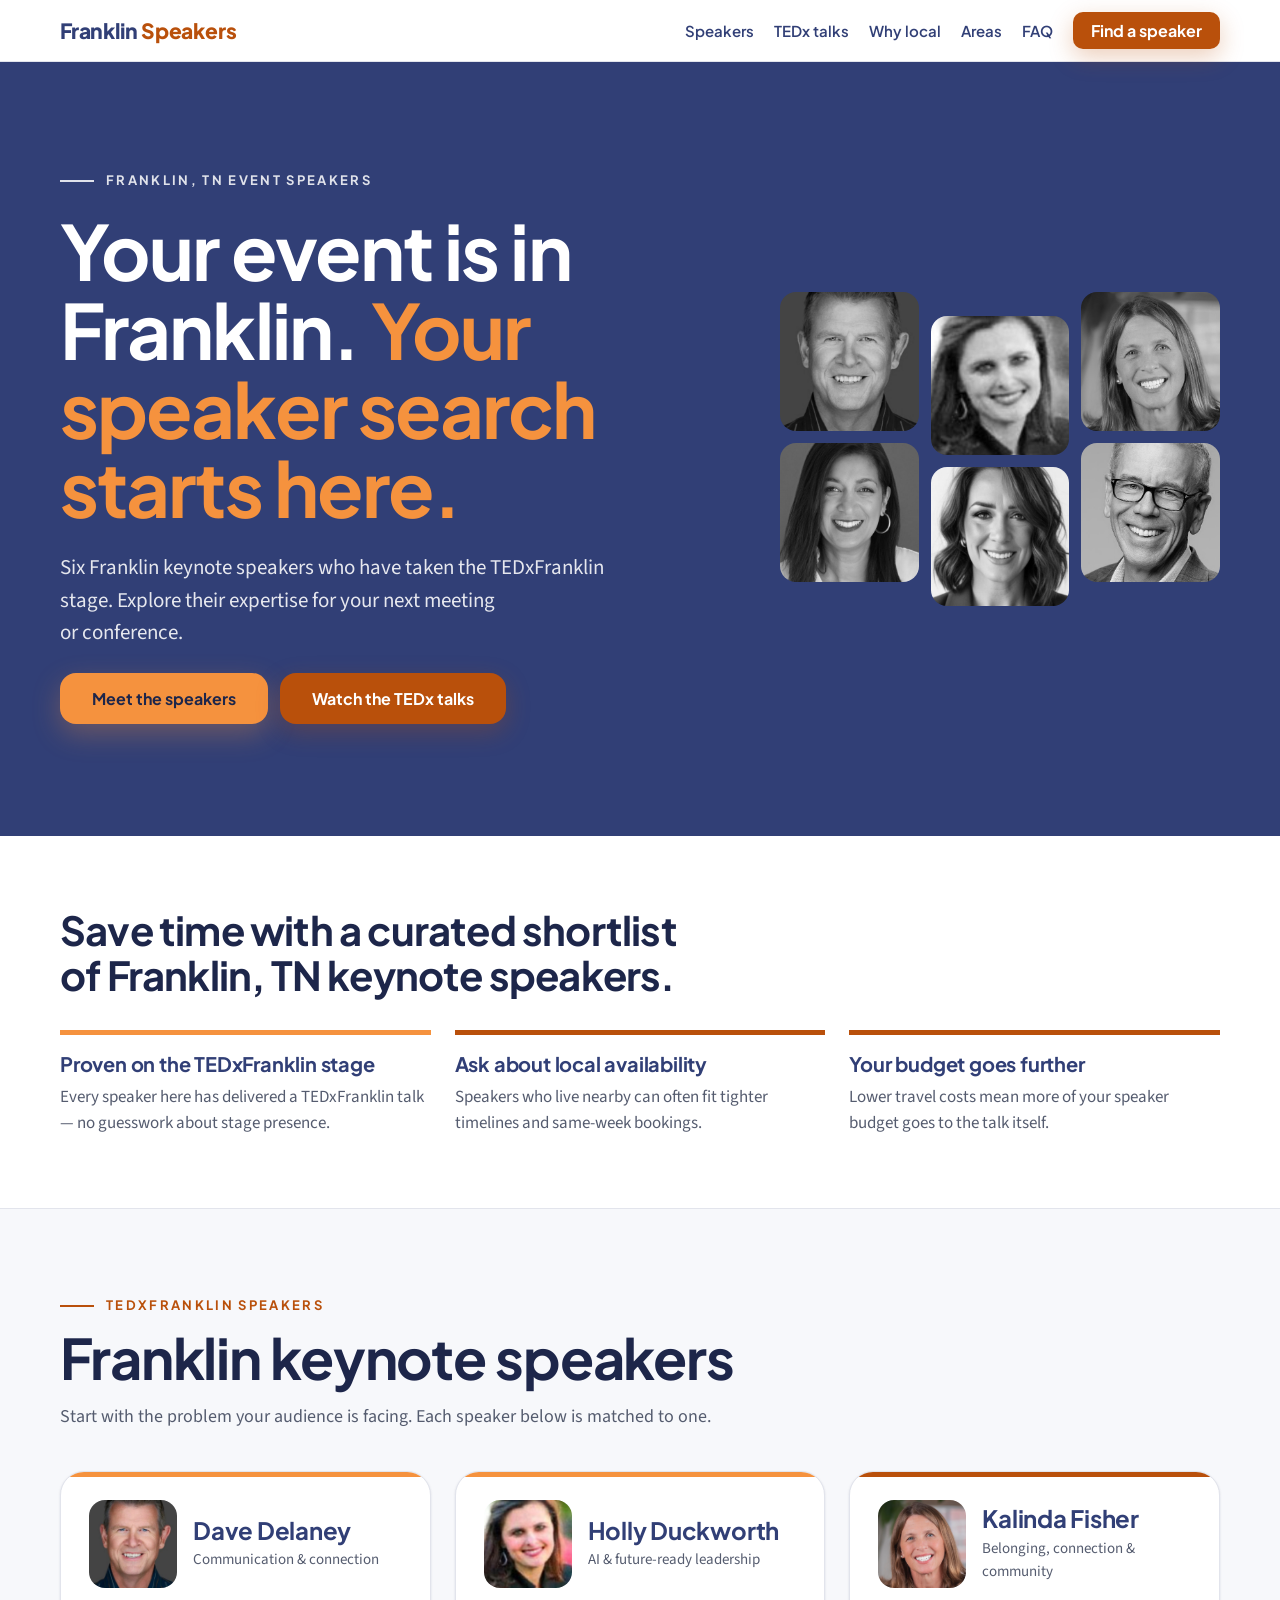
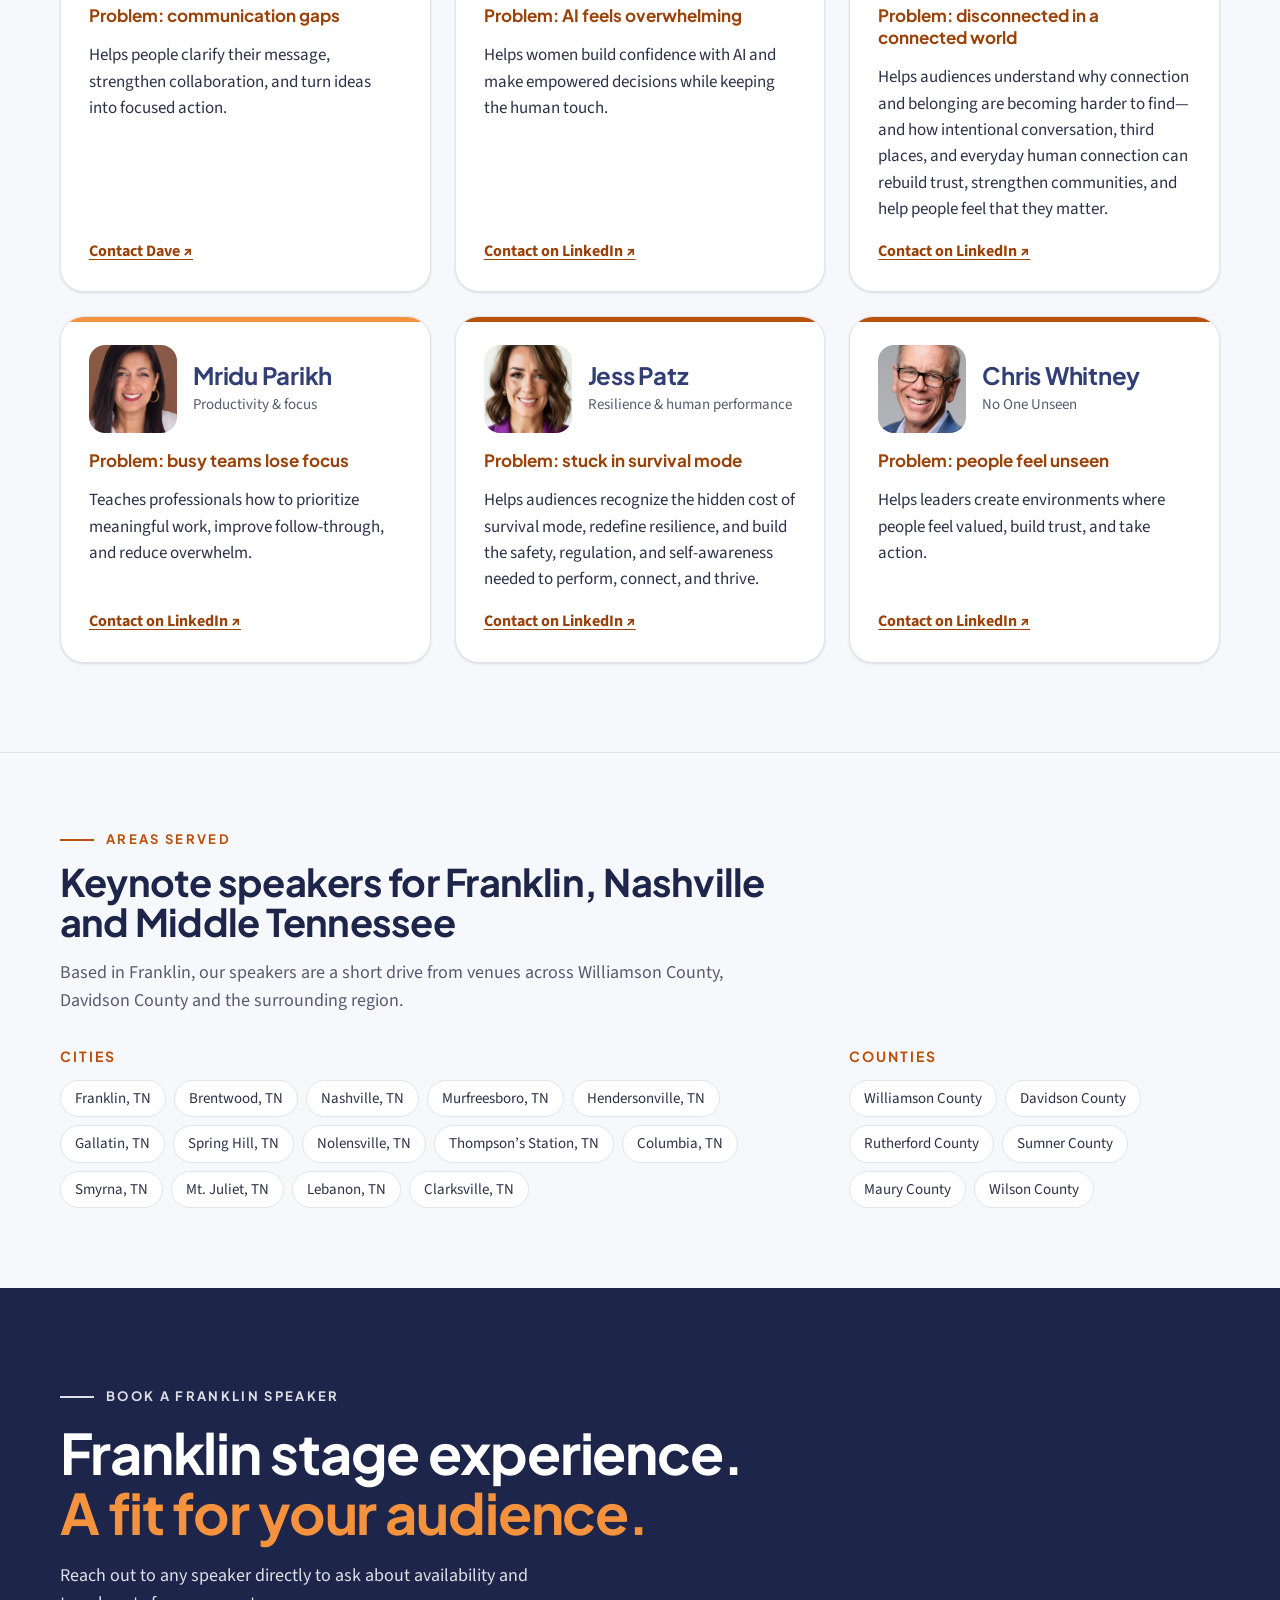
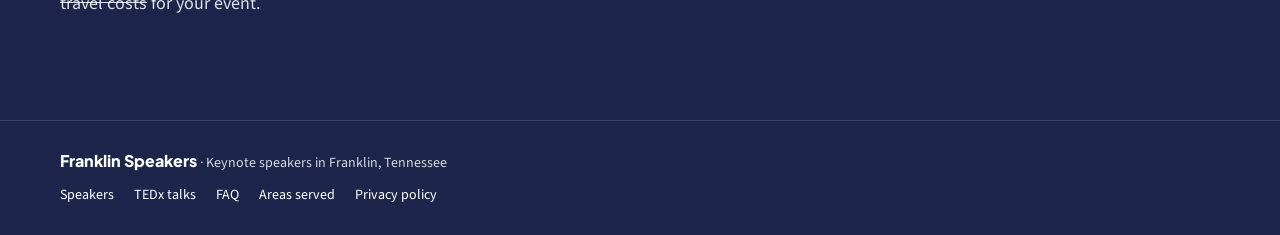
==== commit 1ad6b066: "Integrate Google Analytics tracking script Added Google Analytics tracking code to index.html." ====
--- a/index.html
+++ b/index.html
@@ -1,6 +1,16 @@
 <!DOCTYPE html>
 <html lang="en">
 <head>
+  
+<!-- Google tag (gtag.js) -->
+<script async src="https://www.googletagmanager.com/gtag/js?id=G-PS2HW4ZC66"></script>
+<script>
+  window.dataLayer = window.dataLayer || [];
+  function gtag(){dataLayer.push(arguments);}
+  gtag('js', new Date());
+
+  gtag('config', 'G-PS2HW4ZC66');
+</script>
 <meta charset="utf-8">
 <meta name="viewport" content="width=device-width, initial-scale=1">
 <title>Franklin TN Keynote Speakers | TEDxFranklin Speakers Near Nashville</title>
